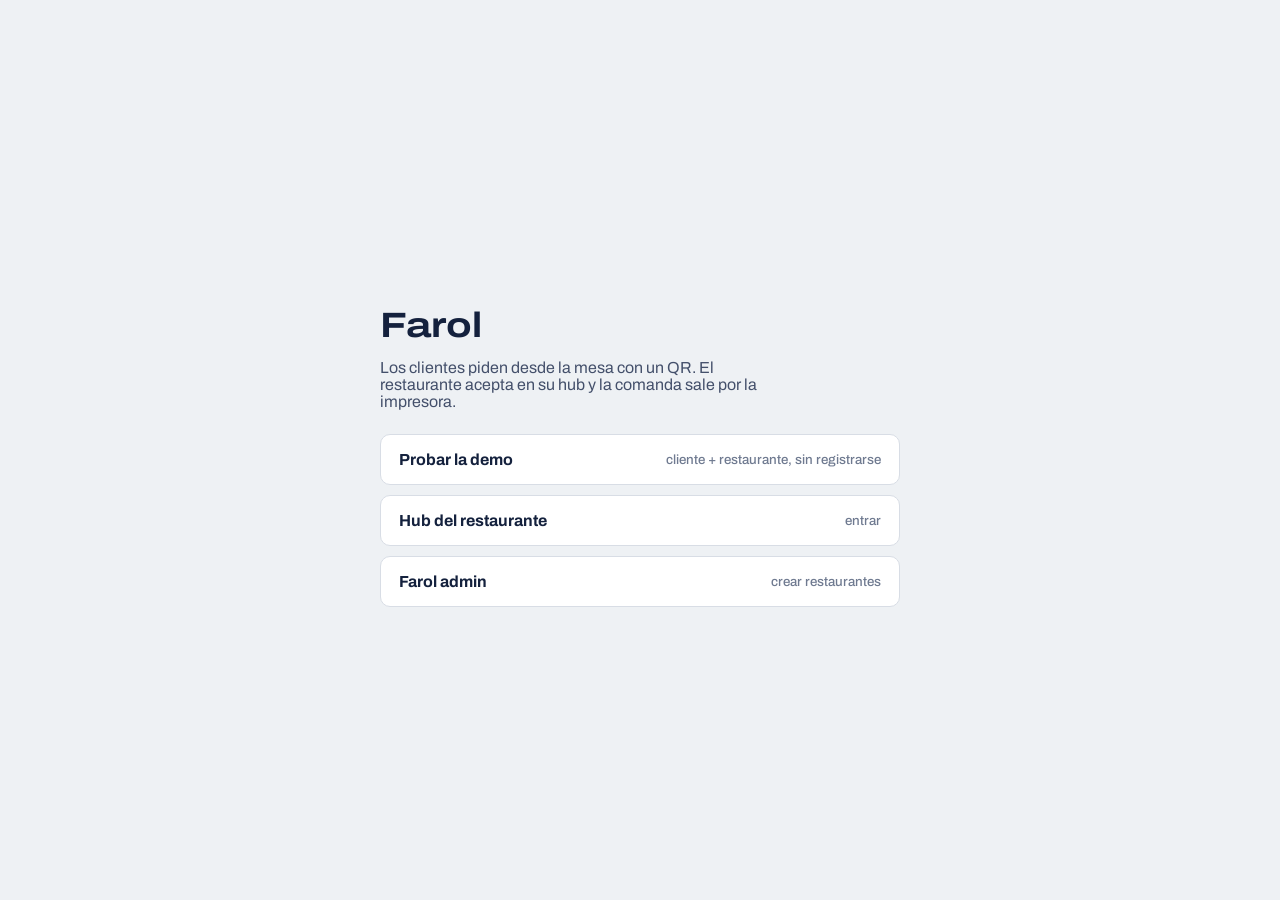
==== pedidos/index.html @ 5af56e76 "Add QR table ordering demo (pedidos) Customer menu, restaurant hub and Farol admin running fully in " ====
<!doctype html>
<html lang="es">
<head>
<meta charset="utf-8"><meta name="viewport" content="width=device-width, initial-scale=1">
<meta name="robots" content="noindex">
<title>Farol · Pedidos desde la mesa</title>
<link rel="preconnect" href="https://fonts.googleapis.com"><link rel="preconnect" href="https://fonts.gstatic.com" crossorigin>
<link href="https://fonts.googleapis.com/css2?family=Archivo:wdth,wght@62..125,400..800&display=swap" rel="stylesheet">
<link rel="stylesheet" href="assets/css/app.css">
<style>
  .home { min-height: 100dvh; display: grid; place-items: center; padding: 32px 16px; }
  .home-card { width: min(520px, 100%); }
  .home h1 { font-size: 2.2rem; font-stretch: 120%; line-height: 1.05; margin: 14px 0 10px; }
  .home p { color: var(--ink-2); max-width: 46ch; }
  .home ul { list-style: none; padding: 0; margin: 24px 0 0; display: grid; gap: 10px; }
  .home a { display: flex; justify-content: space-between; align-items: center; gap: 12px; padding: 16px 18px; background: var(--paper);
    border: 1px solid var(--line); border-radius: 10px; color: var(--ink); text-decoration: none; font-weight: 700; }
  .home a small { font-weight: 500; color: var(--ink-3); }
  .home a:hover { border-color: var(--ink); }
</style>
</head>
<body>
<main class="home"><div class="home-card">
  <span class="h-mark h-mark-big" aria-hidden="true"></span>
  <h1>Farol</h1>
  <p>Los clientes piden desde la mesa con un QR. El restaurante acepta en su hub y la comanda sale por la impresora.</p>
  <ul>
    <li><a href="demo.html">Probar la demo <small>cliente + restaurante, sin registrarse</small></a></li>
    <li><a href="hub.html">Hub del restaurante <small>entrar</small></a></li>
    <li><a href="admin.html">Farol admin <small>crear restaurantes</small></a></li>
  </ul>
</div></main>
</body>
</html>
---- pedidos/assets/css/app.css ----
/* Farol Orders — styles for the customer menu (o-*), the restaurant hub and admin (h-*). */

:root {
  --ink: #14213D; --ink-2: #44506B; --ink-3: #6F7A90;
  --surface: #EEF1F4; --paper: #FFFFFF; --line: #D8DDE5; --line-2: #E7EAF0;
  --lamp: #F2A007; --lamp-ink: #8A5A00; --lamp-soft: #FFF3D6;
  --sea: #1F6FB2; --sea-soft: #E3EFFA;
  --kelp: #1E8A5A; --kelp-soft: #E2F4EA;
  --coral: #C8412F; --coral-soft: #FBE7E3;
  --focus: #1F6FB2;
  --font: 'Archivo', system-ui, -apple-system, 'Segoe UI', sans-serif;
  --display: 'Bricolage Grotesque', 'Archivo', system-ui, sans-serif;
  --r-sm: 6px; --r: 10px; --r-lg: 16px;
  --shadow-pop: 0 12px 32px rgba(20, 33, 61, .18), 0 2px 6px rgba(20, 33, 61, .08);
  color-scheme: light;
}
@media (prefers-color-scheme: dark) {
  :root:not([data-theme="light"]) {
    --ink: #E8EDF5; --ink-2: #B5BFD0; --ink-3: #8C98AD;
    --surface: #0E1525; --paper: #172138; --line: #2C3955; --line-2: #222D46;
    --lamp: #F5B83D; --lamp-ink: #F5C766; --lamp-soft: #3A2E12;
    --sea: #66AEEB; --sea-soft: #16304A; --kelp: #45C08A; --kelp-soft: #123526;
    --coral: #F0806D; --coral-soft: #3D1D19; --focus: #66AEEB;
    color-scheme: dark;
  }
}
:root[data-theme="dark"] {
  --ink: #E8EDF5; --ink-2: #B5BFD0; --ink-3: #8C98AD;
  --surface: #0E1525; --paper: #172138; --line: #2C3955; --line-2: #222D46;
  --lamp: #F5B83D; --lamp-ink: #F5C766; --lamp-soft: #3A2E12;
  --sea: #66AEEB; --sea-soft: #16304A; --kelp: #45C08A; --kelp-soft: #123526;
  --coral: #F0806D; --coral-soft: #3D1D19; --focus: #66AEEB;
  color-scheme: dark;
}

*, *::before, *::after { box-sizing: border-box; }
html, body { margin: 0; height: 100%; }
body { font-family: var(--font); color: var(--ink); background: var(--surface); -webkit-font-smoothing: antialiased; }
button, input, select, textarea { font: inherit; color: inherit; }
button { cursor: pointer; }
:focus-visible { outline: 3px solid var(--focus); outline-offset: 2px; }
#app { height: 100dvh; }
@media (prefers-reduced-motion: reduce) { *, *::before, *::after { animation: none !important; transition: none !important; scroll-behavior: auto !important; } }

/* =====================================================================
   Customer menu
   ===================================================================== */
.ord {
  --accent: #2F5D50; --o-bg: #FFFFFF; --o-ink: #1D2433; --o-ink-2: #5A6272; --o-line: #ECEDEF; --o-soft: #F5F6F7;
  position: relative; height: 100%; display: flex; flex-direction: column; overflow: hidden; transform: translateZ(0);
  background: var(--o-bg); color: var(--o-ink); font-size: 16px; line-height: 1.45;
}
@media (prefers-color-scheme: dark) {
  :root:not([data-theme="light"]) .ord { --o-bg: #121418; --o-ink: #ECEEF1; --o-ink-2: #A3A9B4; --o-line: #262A31; --o-soft: #1C1F25; }
}
:root[data-theme="dark"] .ord { --o-bg: #121418; --o-ink: #ECEEF1; --o-ink-2: #A3A9B4; --o-line: #262A31; --o-soft: #1C1F25; }

.o-head { display: flex; align-items: center; justify-content: space-between; gap: 12px; padding: 14px 16px 10px; background: var(--o-bg); }
.o-brand { display: flex; align-items: center; gap: 12px; min-width: 0; }
.o-logo { width: 44px; height: 44px; border-radius: 50%; object-fit: cover; }
.o-name { font-family: var(--display); font-weight: 700; font-size: 1.55rem; line-height: 1.05; margin: 0; letter-spacing: -0.01em; }
.o-table { display: inline-flex; margin-top: 4px; font-size: .85rem; font-weight: 600; color: var(--accent); }
.o-lang { display: inline-flex; border: 1px solid var(--o-line); border-radius: 999px; padding: 2px; }
.o-lang button { border: 0; background: none; padding: 4px 10px; border-radius: 999px; font-size: .8rem; font-weight: 700; color: var(--o-ink-2); }
.o-lang button.is-on { background: var(--o-ink); color: var(--o-bg); }

.o-cats { display: flex; gap: 6px; overflow-x: auto; padding: 4px 16px 10px; border-bottom: 1px solid var(--o-line); scrollbar-width: none; }
.o-cats::-webkit-scrollbar { display: none; }
.o-cats a { flex: none; text-decoration: none; color: var(--o-ink-2); font-weight: 600; font-size: .92rem; padding: 6px 12px; border-radius: 999px; background: var(--o-soft); }
.o-cats a.is-on { background: var(--accent); color: #fff; }

.o-scroll { flex: 1; overflow-y: auto; overscroll-behavior: contain; scroll-behavior: smooth; padding-bottom: 24px; }
.o-notice { margin: 12px 16px 0; padding: 12px 14px; border-radius: var(--r); background: #FFF4DB; color: #6B4A00; font-weight: 500; }
.o-welcome { margin: 14px 16px 0; color: var(--o-ink-2); max-width: 60ch; }
.o-section { padding: 6px 0 4px; scroll-margin-top: 8px; }
.o-cat-title { font-family: var(--display); font-weight: 700; font-size: 1.3rem; margin: 18px 16px 4px; letter-spacing: -0.01em; }
.o-items { list-style: none; margin: 0; padding: 0; }
.o-item { width: 100%; display: flex; justify-content: space-between; gap: 14px; text-align: left; background: none; border: 0;
  border-bottom: 1px solid var(--o-line); padding: 14px 16px; }
.o-items li:last-child .o-item { border-bottom: 0; }
.o-item:active { background: var(--o-soft); }
.o-item-text { display: flex; flex-direction: column; gap: 3px; min-width: 0; }
.o-item-name { font-weight: 600; font-size: 1.02rem; }
.o-item-desc { color: var(--o-ink-2); font-size: .9rem; display: -webkit-box; -webkit-line-clamp: 2; -webkit-box-orient: vertical; overflow: hidden; }
.o-item-side { display: flex; flex-direction: column; align-items: flex-end; gap: 6px; flex: none; }
.o-item-img { width: 76px; height: 76px; border-radius: var(--r); object-fit: cover; }
.o-item-price { font-weight: 600; font-variant-numeric: tabular-nums; white-space: nowrap; }
.o-item.is-out .o-item-name, .o-item.is-out .o-item-desc { opacity: .5; }
.o-item.is-out .o-item-price { color: #B3261E; font-size: .85rem; }

.o-allergens { list-style: none; display: flex; flex-wrap: wrap; gap: 4px; margin: 6px 0 0; padding: 0; }
.o-allergens li { display: inline-flex; align-items: center; gap: 3px; font-size: .78rem; padding: 2px 7px 2px 5px; border-radius: 999px; background: var(--o-soft); color: var(--o-ink-2); }
.o-allergens.is-small li { font-size: .72rem; padding: 1px 6px 1px 4px; }

.o-mine { margin: 12px 16px 0; padding: 10px 12px; border: 1px solid var(--o-line); border-radius: var(--r); }
.o-mine .o-h3 { margin: 0 0 6px; }
.o-mine-row { display: flex; justify-content: space-between; width: 100%; padding: 8px 0; border: 0; border-top: 1px solid var(--o-line); background: none; font-weight: 600; }
.o-mine-row:first-of-type { border-top: 0; }
.o-h3 { font-size: 1rem; font-weight: 700; margin: 18px 0 6px; }
.o-foot { padding: 20px 16px 8px; text-align: center; }

.o-bar { display: flex; gap: 8px; padding: 10px 12px calc(10px + env(safe-area-inset-bottom)); border-top: 1px solid var(--o-line); background: var(--o-bg); }
.o-bar:empty { display: none; }
.o-bar-cart { justify-content: space-between; }
.o-bar-count { min-width: 26px; height: 26px; border-radius: 999px; background: rgba(255,255,255,.22); display: inline-grid; place-items: center; font-size: .85rem; }

.o-btn { display: inline-flex; align-items: center; justify-content: center; gap: 10px; min-height: 48px; padding: 0 18px; border-radius: var(--r);
  border: 1px solid var(--o-line); background: var(--o-bg); color: var(--o-ink); font-weight: 600; text-decoration: none; }
.o-btn:disabled { opacity: .55; cursor: not-allowed; }
.o-btn-primary { background: var(--accent); border-color: var(--accent); color: #fff; }
.o-btn-quiet { background: var(--o-soft); border-color: transparent; }
.o-btn-big { flex-direction: column; gap: 6px; min-height: 96px; font-size: 1rem; }
.o-btn-big span { font-size: 1.8rem; }
.o-grow { flex: 1; }
.o-wide { width: 100%; }
.o-link { background: none; border: 0; padding: 0; color: var(--accent); font-weight: 600; font-size: .9rem; text-decoration: underline; text-underline-offset: 3px; }
.o-muted { color: var(--o-ink-2); }
.o-small { font-size: .86rem; }
.o-error { color: #B3261E; font-weight: 600; }

.o-sheet-wrap { position: fixed; inset: 0; background: rgba(10, 12, 16, .45); display: flex; align-items: flex-end; justify-content: center; z-index: 20;
  animation: o-fade .15s ease-out; }
.o-sheet { position: relative; width: 100%; max-width: 560px; max-height: 88%; overflow-y: auto; background: var(--o-bg); color: var(--o-ink);
  border-radius: 20px 20px 0 0; padding: 22px 18px calc(18px + env(safe-area-inset-bottom)); animation: o-up .22s cubic-bezier(.2,.8,.2,1); outline: none; }
.o-sheet.is-tall { max-height: 94%; }
.o-sheet-close { position: absolute; top: 10px; right: 10px; width: 40px; height: 40px; border-radius: 50%; border: 0; background: var(--o-soft); font-size: 1.5rem; line-height: 1; z-index: 2; }
.o-sheet-img { width: calc(100% + 36px); margin: -22px -18px 14px; aspect-ratio: 16 / 10; object-fit: cover; display: block; border-radius: 20px 20px 0 0; }
.o-sheet-title { font-family: var(--display); font-size: 1.45rem; line-height: 1.15; margin: 0 44px 6px 0; }
.o-sheet-desc { color: var(--o-ink-2); margin: 0 0 8px; }
.o-group { border: 0; padding: 0; margin: 18px 0 0; }
.o-group legend { display: flex; align-items: baseline; justify-content: space-between; width: 100%; font-weight: 700; padding: 0 0 6px; }
.o-group legend small { font-weight: 600; font-size: .78rem; color: var(--o-ink-2); }
.o-group legend small.is-req { color: var(--accent); }
.o-choice { display: flex; align-items: center; gap: 12px; padding: 12px 2px; border-bottom: 1px solid var(--o-line); }
.o-choice input { width: 22px; height: 22px; accent-color: var(--accent); flex: none; }
.o-choice-name { flex: 1; }
.o-choice-price { color: var(--o-ink-2); font-variant-numeric: tabular-nums; }
.o-field { display: block; margin-top: 16px; }
.o-field span { display: block; font-weight: 600; font-size: .9rem; margin-bottom: 6px; }
.o-field textarea, .o-field input { width: 100%; border: 1px solid var(--o-line); border-radius: var(--r); padding: 12px; background: var(--o-soft); resize: vertical; }
.o-sheet-actions { display: flex; gap: 12px; margin-top: 18px; position: sticky; bottom: -18px; background: var(--o-bg); padding: 10px 0 0; }
.o-stepper { display: inline-flex; align-items: center; border: 1px solid var(--o-line); border-radius: var(--r); }
.o-stepper button { width: 44px; height: 46px; border: 0; background: none; font-size: 1.3rem; }
.o-stepper button:disabled { opacity: .3; }
.o-stepper span { min-width: 24px; text-align: center; font-weight: 700; font-variant-numeric: tabular-nums; }

.o-cart { list-style: none; margin: 8px 0 0; padding: 0; }
.o-cart-line { display: flex; justify-content: space-between; gap: 12px; padding: 14px 0; border-bottom: 1px solid var(--o-line); }
.o-cart-line.is-bad { background: #FDECEA; margin: 0 -18px; padding: 14px 18px; }
.o-cart-name { font-weight: 600; }
.o-cart-opts, .o-cart-note { font-size: .88rem; color: var(--o-ink-2); }
.o-cart-links { display: flex; gap: 16px; margin-top: 6px; }
.o-cart-side { display: flex; flex-direction: column; align-items: flex-end; gap: 8px; }
.o-cart-side .o-stepper button { width: 36px; height: 36px; }
.o-cart-price { font-weight: 600; font-variant-numeric: tabular-nums; }
.o-tag-bad { color: #B3261E; font-size: .8rem; }

.o-status { padding: 16px; max-width: 560px; margin: 0 auto; }
.o-status-card { display: flex; gap: 16px; align-items: center; padding: 18px; border-radius: var(--r-lg); background: var(--o-soft); }
.o-status-card.is-accepted { background: #E3EFFA; color: #0E3D66; }
.o-status-card.is-ready { background: #E2F4EA; color: #0D4A2E; }
.o-status-card.is-completed { background: var(--o-soft); }
.o-status-card.is-declined { background: #FDECEA; color: #7A1A12; }
.o-status-card.is-pending { background: #FFF4DB; color: #5C3F00; }
.o-status-no { font-family: var(--display); font-size: 2.6rem; font-weight: 800; line-height: 1; display: flex; flex-direction: column; }
.o-status-no small { font-family: var(--font); font-size: .75rem; font-weight: 600; opacity: .8; }
.o-status-text { display: flex; flex-direction: column; gap: 2px; }
.o-status-text strong { font-size: 1.15rem; }
.o-steps { list-style: none; display: flex; justify-content: space-between; padding: 0; margin: 18px 4px 6px; position: relative; }
.o-steps::before { content: ''; position: absolute; left: 10px; right: 10px; top: 9px; height: 2px; background: var(--o-line); }
.o-steps li { display: flex; flex-direction: column; align-items: center; gap: 6px; font-size: .78rem; color: var(--o-ink-2); position: relative; flex: 1; }
.o-step-dot { width: 20px; height: 20px; border-radius: 50%; background: var(--o-bg); border: 2px solid var(--o-line); }
.o-steps li.is-done .o-step-dot { background: var(--accent); border-color: var(--accent); }
.o-steps li.is-now .o-step-dot { border-color: var(--accent); box-shadow: 0 0 0 5px color-mix(in srgb, var(--accent) 20%, transparent); }
.o-steps li.is-now { color: var(--o-ink); font-weight: 700; }
.o-status-lines { list-style: none; padding: 0; margin: 14px 0; }
.o-status-lines li { display: flex; justify-content: space-between; gap: 12px; padding: 8px 0; border-bottom: 1px solid var(--o-line); }
.o-status-lines li small { display: block; color: var(--o-ink-2); }
.o-status-lines span:last-child { font-variant-numeric: tabular-nums; white-space: nowrap; }
.o-status-total { font-weight: 700; border-bottom: 0 !important; }
.o-review { display: flex; align-items: center; justify-content: space-between; gap: 12px; padding: 14px; border: 1px solid var(--o-line); border-radius: var(--r); margin-bottom: 14px; }
.o-review div { display: flex; flex-direction: column; font-size: .92rem; }
.o-status-actions { display: grid; gap: 10px; }
.o-help { display: grid; grid-template-columns: 1fr 1fr; gap: 10px; margin-top: 10px; }
.o-confirm { margin: 14px 0 0; padding: 12px; border-radius: var(--r); background: #E2F4EA; color: #0D4A2E; font-weight: 600; text-align: center; }
.o-allergen-legend { list-style: none; padding: 0; display: grid; grid-template-columns: 1fr 1fr; gap: 6px 12px; }
.o-allergen-legend li { display: flex; gap: 8px; }
.o-fatal { flex: 1; display: grid; place-items: center; padding: 24px; text-align: center; font-weight: 600; }

@keyframes o-fade { from { opacity: 0; } }
@keyframes o-up { from { transform: translateY(40px); opacity: .6; } }

/* =====================================================================
   Hub + admin
   ===================================================================== */
.hub {
  position: relative; height: 100%; overflow: hidden; transform: translateZ(0);
  display: grid; grid-template-columns: 196px minmax(0, 1fr); grid-template-rows: auto auto minmax(0, 1fr);
  grid-template-areas: "banner banner" "top top" "nav main"; background: var(--surface); font-size: 15px;
}
.hub.is-admin { grid-template-areas: "banner" "top" "main"; grid-template-columns: minmax(0, 1fr); }
.h-demo-banner { grid-area: banner; background: var(--lamp-soft); color: var(--lamp-ink); font-size: .82rem; font-weight: 600; text-align: center; padding: 4px 12px; }
.h-top { grid-area: top; display: flex; align-items: center; gap: 16px; padding: 10px 18px; background: var(--paper); border-bottom: 1px solid var(--line); min-height: 58px; }
.h-top-brand { display: flex; align-items: center; gap: 10px; min-width: 0; }
.h-rest-name, .h-rest-select { font-weight: 700; font-size: 1.05rem; font-stretch: 112%; white-space: nowrap; overflow: hidden; text-overflow: ellipsis; }
.h-rest-select { border: 0; background: none; padding: 4px; }
.h-top-tools { margin-left: auto; display: flex; align-items: center; gap: 14px; }

/* Farol mark: a lighthouse lamp */
.h-mark { width: 22px; height: 22px; flex: none; border-radius: 50%; background: radial-gradient(circle at 50% 50%, var(--lamp) 0 34%, transparent 36%), var(--ink);
  box-shadow: inset 0 0 0 3px var(--ink); }
.h-mark-big { width: 46px; height: 46px; }
.h-conn { font-size: .8rem; font-weight: 600; display: inline-flex; align-items: center; gap: 6px; color: var(--ink-3); }
.h-conn::before { content: ''; width: 8px; height: 8px; border-radius: 50%; background: var(--kelp); }
.h-conn.is-off { color: var(--coral); }
.h-conn.is-off::before { background: var(--coral); }

.h-status-pill { display: inline-flex; align-items: center; gap: 8px; border: 1px solid var(--line); background: var(--paper); border-radius: 999px; padding: 6px 12px; font-weight: 600; font-size: .88rem; }
.h-dot-live { width: 9px; height: 9px; border-radius: 50%; background: var(--kelp); }
.h-status-pill.is-paused { background: var(--lamp-soft); border-color: var(--lamp); color: var(--lamp-ink); }
.h-status-pill.is-paused .h-dot-live { background: var(--lamp); }
.h-status-pill.is-closed .h-dot-live { background: var(--ink-3); }
.h-pause { position: relative; }
.h-menu-pop { position: absolute; top: calc(100% + 6px); left: 0; z-index: 30; background: var(--paper); border: 1px solid var(--line); border-radius: var(--r); box-shadow: var(--shadow-pop); padding: 6px; min-width: 200px; }
.h-menu-pop-title { margin: 4px 10px 6px; font-size: .8rem; color: var(--ink-3); font-weight: 600; }
.h-menu-pop button { display: block; width: 100%; text-align: left; border: 0; background: none; padding: 10px; border-radius: var(--r-sm); }
.h-menu-pop button:hover { background: var(--surface); }

.h-nav { grid-area: nav; display: flex; flex-direction: column; gap: 2px; padding: 12px 10px; background: var(--paper); border-right: 1px solid var(--line); overflow-y: auto; }
.h-nav-item { display: flex; align-items: center; gap: 10px; border: 0; background: none; padding: 10px 12px; border-radius: var(--r-sm); font-weight: 600; color: var(--ink-2); text-align: left; position: relative; }
.h-nav-item:hover { background: var(--surface); }
.h-nav-item.is-on { background: var(--ink); color: var(--paper); }
.h-nav-icon { width: 20px; text-align: center; }
.h-nav-badge { margin-left: auto; min-width: 22px; height: 22px; padding: 0 6px; border-radius: 999px; background: var(--lamp); color: #2A1B00; font-size: .78rem; display: inline-grid; place-items: center; font-weight: 800; }
.h-main { grid-area: main; overflow-y: auto; padding: 18px 20px 40px; min-width: 0; }
.h-main-full { padding-top: 22px; }
.h-loading { height: 100%; display: grid; place-items: center; color: var(--ink-3); }

/* buttons & inputs */
.h-btn { display: inline-flex; align-items: center; justify-content: center; gap: 8px; min-height: 42px; padding: 0 16px; border-radius: var(--r-sm);
  border: 1px solid transparent; font-weight: 700; white-space: nowrap; text-decoration: none; }
.h-btn:disabled { opacity: .5; cursor: not-allowed; }
.h-btn-go { background: var(--kelp); color: #fff; }
.h-btn-ready { background: var(--sea); color: #fff; }
.h-btn-done { background: var(--ink); color: var(--paper); }
.h-btn-bad { background: var(--coral); color: #fff; }
.h-btn-ghost { background: var(--paper); border-color: var(--line); color: var(--ink); }
.h-btn-ghost:hover { border-color: var(--ink-3); }
.h-btn-bad-text { color: var(--coral); }
.h-btn-small { min-height: 34px; padding: 0 10px; font-size: .86rem; }
.h-btn-wide { width: 100%; }
.h-icon-btn { width: 36px; height: 36px; border-radius: var(--r-sm); border: 1px solid var(--line); background: var(--paper); display: inline-grid; place-items: center; flex: none; }
.h-icon-btn:disabled { opacity: .35; }
.h-link { background: none; border: 0; padding: 0; color: var(--sea); font-weight: 600; text-decoration: underline; text-underline-offset: 3px; font-size: .9rem; }
.h-link-bad { color: var(--coral); }
.h-input { width: 100%; min-height: 40px; border: 1px solid var(--line); border-radius: var(--r-sm); padding: 8px 10px; background: var(--paper); }
textarea.h-input { resize: vertical; }
.h-input-price { width: 88px; flex: none; }
.h-input-short { width: 120px; flex: none; }
.h-input-num { width: 72px; flex: none; }
.h-input-time { width: 112px; flex: none; }
.h-input-color { width: 72px; padding: 2px; height: 40px; }
.h-field { display: flex; flex-direction: column; gap: 6px; margin-bottom: 14px; }
.h-field-label { font-weight: 600; font-size: .88rem; display: flex; align-items: center; justify-content: space-between; gap: 8px; }
.h-field-hint { color: var(--ink-3); font-size: .8rem; }
.h-check { display: inline-flex; align-items: center; gap: 8px; font-weight: 500; }
.h-check input { width: 18px; height: 18px; accent-color: var(--kelp); }
.h-row { display: flex; gap: 8px; align-items: center; flex-wrap: wrap; }
.h-row > .h-input { flex: 1; min-width: 120px; }
.h-row-tight { margin: 8px 0; gap: 18px; }
.h-grid-2 { display: grid; grid-template-columns: 1fr 1fr; gap: 0 16px; }
.h-grow { flex: 1; }
.h-muted { color: var(--ink-3); }
.h-small { font-size: .84rem; }
.h-mt { margin-top: 24px !important; }
.h-note { background: var(--sea-soft); color: var(--ink); padding: 10px 12px; border-radius: var(--r-sm); font-size: .9rem; }
.h-warn { background: var(--lamp-soft); color: var(--lamp-ink); padding: 8px 12px; border-radius: var(--r-sm); font-size: .88rem; }
.h-error { color: var(--coral); font-weight: 600; }
.h-empty { padding: 28px; text-align: center; color: var(--ink-3); background: var(--paper); border: 1px dashed var(--line); border-radius: var(--r); }
.h-badge { display: inline-flex; align-items: center; gap: 4px; font-size: .76rem; font-weight: 700; padding: 2px 8px; border-radius: 999px; background: var(--surface); color: var(--ink-2); white-space: nowrap; }
.h-badge.is-kitchen { background: var(--lamp-soft); color: var(--lamp-ink); }
.h-badge.is-bar { background: var(--sea-soft); color: var(--sea); }
.h-badge.is-warn { background: var(--lamp-soft); color: var(--lamp-ink); }
.h-badge.is-go { background: var(--kelp-soft); color: var(--kelp); }
.h-seg { display: inline-flex; border: 1px solid var(--line); border-radius: var(--r-sm); background: var(--paper); padding: 3px; gap: 3px; flex-wrap: wrap; }
.h-seg label { padding: 7px 14px; border-radius: 4px; font-weight: 600; font-size: .9rem; cursor: pointer; }
.h-seg label.is-on { background: var(--ink); color: var(--paper); }
.h-seg input { position: absolute; opacity: 0; pointer-events: none; }
.h-seg label:has(input:focus-visible) { outline: 3px solid var(--focus); }
.h-switch { display: inline-flex; align-items: center; gap: 8px; cursor: pointer; font-weight: 600; font-size: .86rem; position: relative; }
.h-switch input { position: absolute; opacity: 0; width: 1px; height: 1px; }
.h-switch-track { width: 40px; height: 24px; border-radius: 999px; background: var(--line); position: relative; transition: background .15s; flex: none; }
.h-switch-track::after { content: ''; position: absolute; top: 3px; left: 3px; width: 18px; height: 18px; border-radius: 50%; background: #fff; box-shadow: 0 1px 2px rgba(0,0,0,.25); transition: transform .15s; }
.h-switch input:checked + .h-switch-track { background: var(--kelp); }
.h-switch.is-bad input:checked + .h-switch-track { background: var(--coral); }
.h-switch input:checked + .h-switch-track::after { transform: translateX(16px); }
.h-switch input:focus-visible + .h-switch-track { outline: 3px solid var(--focus); outline-offset: 2px; }
.h-switch.is-disabled { opacity: .5; }
.h-toolbar { display: flex; align-items: center; gap: 10px; margin-bottom: 16px; }
.h-toolbar-wrap { flex-wrap: wrap; }
.h-inline-form { display: flex; align-items: center; gap: 8px; flex-wrap: wrap; }
.h-inline-form > .h-input:not([class*="h-input-"]) { width: 220px; }
.h-panel { background: var(--paper); border: 1px solid var(--line); border-radius: var(--r); padding: 18px; margin-bottom: 18px; }
.h-panel h2 { font-size: 1.05rem; margin: 0 0 10px; font-stretch: 110%; }
.h-panel-head { display: flex; align-items: center; justify-content: space-between; gap: 12px; margin-bottom: 10px; }
.h-panel-head h2 { margin: 0; }
.h-fieldset { border: 1px solid var(--line); border-radius: var(--r-sm); padding: 12px 14px; margin: 6px 0 16px; }
.h-fieldset legend { font-weight: 700; font-size: .9rem; padding: 0 6px; }
.h-details { margin-top: 12px; }
.h-details summary { cursor: pointer; font-weight: 600; color: var(--sea); }
.h-details ol { padding-left: 20px; line-height: 1.6; }
.h-copy { display: flex; align-items: center; gap: 8px; margin: 6px 0; }
.h-copy code { flex: 1; min-width: 0; overflow-x: auto; white-space: nowrap; background: var(--surface); padding: 8px 10px; border-radius: var(--r-sm); font-size: .82rem; }
.h-choice-card { display: flex; gap: 12px; align-items: flex-start; border: 1px solid var(--line); border-radius: var(--r-sm); padding: 12px; margin-bottom: 8px; cursor: pointer; }
.h-choice-card.is-on { border-color: var(--kelp); box-shadow: inset 0 0 0 1px var(--kelp); }
.h-choice-card input { margin-top: 3px; accent-color: var(--kelp); }
.h-choice-card span { display: flex; flex-direction: column; gap: 2px; }
.h-choice-card small { color: var(--ink-3); }
.h-table { width: 100%; border-collapse: collapse; font-size: .9rem; }
.h-table th { text-align: left; font-size: .8rem; color: var(--ink-3); font-weight: 600; padding: 6px 8px; border-bottom: 1px solid var(--line); }
.h-table td { padding: 9px 8px; border-bottom: 1px solid var(--line-2); vertical-align: top; }
.h-table .is-num { text-align: right; font-variant-numeric: tabular-nums; }
.h-table tr.is-off td { opacity: .55; }
.h-job { font-weight: 700; font-size: .8rem; }
.h-job.is-printed { color: var(--kelp); }
.h-job.is-failed { color: var(--coral); }
.h-job.is-queued, .h-job.is-sent { color: var(--lamp-ink); }

/* modal & toast */
.h-modal-wrap { position: fixed; inset: 0; z-index: 40; background: rgba(14, 21, 37, .45); display: grid; place-items: center; padding: 16px; animation: o-fade .12s; }
.h-modal { width: min(560px, 100%); max-height: calc(100% - 16px); display: flex; flex-direction: column; background: var(--paper); border-radius: var(--r-lg); box-shadow: var(--shadow-pop); }
.h-modal.is-wide { width: min(820px, 100%); }
.h-modal-head { display: flex; align-items: center; justify-content: space-between; padding: 16px 18px 8px; }
.h-modal-head h2 { margin: 0; font-size: 1.15rem; font-stretch: 110%; }
.h-modal-x { width: 36px; height: 36px; border-radius: 50%; border: 0; background: var(--surface); font-size: 1.3rem; }
.h-modal-body { padding: 8px 18px 12px; overflow-y: auto; }
.h-modal-foot { display: flex; gap: 10px; padding: 12px 18px 16px; border-top: 1px solid var(--line); justify-content: flex-end; align-items: center; }
.h-toast { position: fixed; left: 50%; bottom: 24px; transform: translateX(-50%); z-index: 60; background: var(--ink); color: var(--paper); padding: 12px 18px; border-radius: var(--r); font-weight: 600; box-shadow: var(--shadow-pop); max-width: calc(100% - 32px); }
.h-toast.is-bad { background: var(--coral); color: #fff; }

/* start-shift overlay */
.h-shift { position: fixed; inset: 0; z-index: 50; background: color-mix(in srgb, var(--ink) 60%, transparent); display: grid; place-items: center; padding: 16px; }
.h-shift-card { background: var(--paper); border-radius: var(--r-lg); padding: 28px; width: min(380px, 100%); text-align: center; box-shadow: var(--shadow-pop); }
.h-shift-card .h-mark { margin: 0 auto 10px; }
.h-shift-card h2 { margin: 0 0 6px; font-stretch: 115%; }
.h-shift-card p { color: var(--ink-2); margin: 0 0 18px; }

/* ---------- order board ---------- */
.h-requests { display: grid; gap: 8px; margin-bottom: 14px; }
.h-request { display: flex; align-items: center; gap: 12px; padding: 12px 14px; border-radius: var(--r); background: var(--lamp-soft); border: 2px solid var(--lamp); }
.h-request-icon { font-size: 1.5rem; }
.h-request-text { flex: 1; font-weight: 700; font-size: 1.05rem; display: flex; flex-direction: column; }
.h-request-text small { font-weight: 500; color: var(--ink-2); font-size: .8rem; }
.h-device-warn { margin: 0 0 12px; font-size: .88rem; color: var(--ink-2); display: flex; gap: 8px; align-items: center; }
.h-col-tabs { display: none; }
.h-board { display: grid; grid-template-columns: repeat(3, minmax(0, 1fr)); gap: 16px; align-items: start; }
.h-col { display: flex; flex-direction: column; gap: 12px; min-width: 0; }
.h-col-title { margin: 0; font-size: .95rem; font-weight: 700; display: flex; align-items: center; gap: 8px; color: var(--ink-2); padding: 0 2px; }
.h-count { min-width: 24px; height: 22px; padding: 0 7px; border-radius: 999px; background: var(--line); color: var(--ink); font-size: .78rem; display: inline-grid; place-items: center; font-weight: 800; }
.h-col.is-pending .h-col-title .h-count { background: var(--lamp); color: #2A1B00; }
.h-col-empty { margin: 0; padding: 22px 12px; text-align: center; color: var(--ink-3); border: 1px dashed var(--line); border-radius: var(--r); font-size: .9rem; }

.h-order { background: var(--paper); border-radius: var(--r); border: 1px solid var(--line); border-left: 6px solid var(--line); overflow: hidden; }
.h-order.is-pending { border-left-color: var(--lamp); box-shadow: 0 0 0 1px var(--lamp), 0 6px 18px rgba(242, 160, 7, .18); }
.h-order.is-accepted { border-left-color: var(--sea); }
.h-order.is-ready { border-left-color: var(--kelp); }
.h-order-head { display: grid; grid-template-columns: auto 1fr auto; align-items: center; gap: 12px; padding: 12px 14px 8px; position: relative; }
/* the lighthouse beam: a soft band of light sweeps across a new order until it is accepted */
.h-order.is-pending .h-order-head::after { content: ''; position: absolute; inset: 0; pointer-events: none;
  background: linear-gradient(100deg, transparent 20%, color-mix(in srgb, var(--lamp) 28%, transparent) 50%, transparent 80%);
  background-size: 250% 100%; animation: h-beam 2.6s ease-in-out infinite; }
@keyframes h-beam { 0% { background-position: 120% 0; } 60%, 100% { background-position: -120% 0; } }
.h-order-no { font-size: 2.1rem; font-weight: 800; font-stretch: 125%; line-height: 1; letter-spacing: -0.02em; font-variant-numeric: tabular-nums; }
.h-order-table { font-size: 1.35rem; font-weight: 800; font-stretch: 75%; line-height: 1.05; overflow: hidden; text-overflow: ellipsis; white-space: nowrap; }
.h-order-time { display: flex; flex-direction: column; align-items: flex-end; font-size: .82rem; font-weight: 600; font-variant-numeric: tabular-nums; }
.h-order-age { color: var(--ink-3); font-weight: 500; }
.h-order.is-slow .h-order-age { color: var(--lamp-ink); font-weight: 700; }
.h-order.is-late .h-order-age { color: var(--coral); font-weight: 800; }
.h-order-flag { margin: 0 14px 6px; font-size: .8rem; font-weight: 600; color: var(--sea); }
.h-order-lines { list-style: none; margin: 0; padding: 4px 14px 6px; }
.h-order-lines li { display: grid; grid-template-columns: 34px 1fr auto; gap: 6px; padding: 7px 0; border-top: 1px solid var(--line-2); }
.h-order-lines li:first-child { border-top: 0; }
.h-qty { font-weight: 800; font-size: 1.1rem; font-variant-numeric: tabular-nums; }
.h-line { display: flex; flex-direction: column; min-width: 0; }
.h-line-name { font-weight: 700; font-size: 1.05rem; }
.h-line-opts { color: var(--ink-2); font-size: .9rem; }
.h-line-note { margin-top: 3px; align-self: flex-start; background: var(--lamp-soft); color: var(--lamp-ink); font-weight: 700; font-size: .88rem; padding: 2px 8px; border-radius: 4px; }
.h-line-station { font-size: .95rem; opacity: .7; }
.h-order-note { margin: 4px 14px 8px; padding: 8px 10px; border-radius: var(--r-sm); background: var(--coral-soft); color: var(--ink); font-size: .92rem; }
.h-order-cust { margin: 0 14px 8px; font-size: .86rem; color: var(--ink-2); }
.h-order-foot { display: flex; align-items: center; justify-content: space-between; gap: 10px; padding: 10px 14px 12px; border-top: 1px solid var(--line-2); }
.h-order-total { font-weight: 700; font-variant-numeric: tabular-nums; color: var(--ink-2); }
.h-order-actions { display: flex; gap: 8px; }
.h-order-actions .h-btn { min-height: 46px; font-size: 1rem; }
.h-reasons { display: grid; gap: 8px; margin: 12px 0; }
.h-reason { display: flex; align-items: center; gap: 10px; padding: 12px; border: 1px solid var(--line); border-radius: var(--r-sm); font-weight: 600; cursor: pointer; }
.h-reason.is-on { border-color: var(--coral); box-shadow: inset 0 0 0 1px var(--coral); }
.h-reason input { accent-color: var(--coral); }
.h-finished { margin-top: 22px; }
.h-finished-list { list-style: none; padding: 0; margin: 10px 0 0; background: var(--paper); border: 1px solid var(--line); border-radius: var(--r); }
.h-finished-list li { display: grid; grid-template-columns: 54px 110px 56px 1fr auto auto; gap: 10px; align-items: center; padding: 9px 12px; border-top: 1px solid var(--line-2); font-size: .9rem; }
.h-finished-list li:first-child { border-top: 0; }
.h-finished-list li.is-declined { color: var(--coral); }
.h-fin-no { font-weight: 800; font-stretch: 120%; }
.h-fin-items { color: var(--ink-2); overflow: hidden; text-overflow: ellipsis; white-space: nowrap; }

/* on-screen tickets (no printer) */
.h-tickets { position: fixed; right: 16px; bottom: 16px; z-index: 35; display: flex; gap: 12px; align-items: flex-end; flex-wrap: wrap-reverse; justify-content: flex-end; max-width: calc(100% - 32px); pointer-events: none; }
.h-ticket { position: relative; width: 260px; max-height: 70vh; overflow: auto; background: #fff; color: #000; padding: 14px 12px 16px; box-shadow: var(--shadow-pop); pointer-events: auto;
  -webkit-mask: linear-gradient(#000 0 0) top / 100% calc(100% - 8px) no-repeat, radial-gradient(circle at 6px 100%, transparent 5px, #000 5.5px) bottom / 12px 8px repeat-x;
  mask: linear-gradient(#000 0 0) top / 100% calc(100% - 8px) no-repeat, radial-gradient(circle at 6px 100%, transparent 5px, #000 5.5px) bottom / 12px 8px repeat-x;
  animation: h-print .5s cubic-bezier(.2,.8,.2,1); }
@keyframes h-print { from { transform: translateY(30px); opacity: 0; clip-path: inset(0 0 100% 0); } to { clip-path: inset(0 0 0 0); } }
.h-ticket-x { position: absolute; top: 4px; right: 4px; width: 28px; height: 28px; border: 0; border-radius: 50%; background: #eee; color: #000; z-index: 2; }
.h-ticket-chip { display: inline-flex; align-items: center; background: #fff; color: #000; border-radius: 999px; box-shadow: var(--shadow-pop); pointer-events: auto; font-family: "Courier New", ui-monospace, monospace; font-weight: 700; font-size: .85rem; }
.h-ticket-chip-open { border: 0; background: none; padding: 8px 4px 8px 14px; color: inherit; }
.h-ticket-chip-x { border: 0; background: none; width: 30px; height: 30px; color: inherit; font-size: 1.1rem; }
.tk { font-family: "Courier New", ui-monospace, monospace; color: #000; background: #fff; font-size: 13px; line-height: 1.35; }
.tk-line { white-space: pre-wrap; word-break: break-word; }
.tk-big { font-size: 1.45em; font-weight: 700; line-height: 1.2; }
.tk-bold { font-weight: 700; }
.tk-center { text-align: center; }
.tk-indent { padding-left: 1.6em; }
.tk-spread { display: flex; justify-content: space-between; gap: 8px; }
.tk hr { border: 0; margin: 6px 0; }
.tk-dash { border-top: 1px dashed #000 !important; }
.tk-solid { border-top: 2px solid #000 !important; }

/* ---------- menu editor ---------- */
.h-cat { background: var(--paper); border: 1px solid var(--line); border-radius: var(--r); margin-bottom: 16px; overflow: hidden; }
.h-cat.is-hidden { opacity: .6; }
.h-cat-head { display: flex; align-items: center; gap: 10px; padding: 12px 14px; border-bottom: 1px solid var(--line); flex-wrap: wrap; }
.h-cat-head h2 { margin: 0; font-size: 1.1rem; font-stretch: 110%; }
.h-cat-head h2 small { font-weight: 500; color: var(--ink-3); font-stretch: 100%; font-size: .85rem; }
.h-cat-tools { margin-left: auto; display: flex; gap: 8px; align-items: center; }
.h-items { list-style: none; margin: 0; padding: 0; }
.h-item { display: flex; align-items: center; gap: 12px; padding: 10px 14px; border-top: 1px solid var(--line-2); }
.h-item:first-child { border-top: 0; }
.h-item.is-out { background: var(--coral-soft); }
.h-item.is-hidden .h-item-main { opacity: .5; }
.h-item-img { width: 44px; height: 44px; border-radius: var(--r-sm); object-fit: cover; flex: none; }
.h-item-img.is-empty { background: var(--surface); }
.h-item-main { flex: 1; min-width: 0; }
.h-item-name { font-weight: 700; }
.h-item-meta { display: flex; gap: 12px; color: var(--ink-3); font-size: .84rem; font-variant-numeric: tabular-nums; flex-wrap: wrap; }
.h-item-tools { display: flex; gap: 10px; align-items: center; flex-wrap: wrap; justify-content: flex-end; }
.h-add-item { display: block; padding: 12px 14px; border-top: 1px solid var(--line-2) !important; width: 100%; text-align: left; }
.h-allergen-grid { display: grid; grid-template-columns: repeat(auto-fill, minmax(130px, 1fr)); gap: 6px; }
.h-allergen { display: flex; align-items: center; gap: 6px; padding: 7px 8px; border: 1px solid var(--line); border-radius: var(--r-sm); font-size: .86rem; cursor: pointer; }
.h-allergen input { position: absolute; opacity: 0; }
.h-allergen.is-on { border-color: var(--lamp); background: var(--lamp-soft); font-weight: 700; }
.h-allergen:has(input:focus-visible) { outline: 3px solid var(--focus); }
.h-photo { display: flex; gap: 14px; align-items: flex-start; }
.h-photo img, .h-photo-empty { width: 96px; height: 96px; border-radius: var(--r-sm); object-fit: cover; flex: none; }
.h-photo-empty { background: var(--surface); display: grid; place-items: center; font-size: 1.6rem; }
.h-photo-actions { display: flex; flex-direction: column; gap: 8px; flex: 1; align-items: flex-start; }
.h-opts { display: grid; gap: 10px; }
.h-opt-group { border: 1px solid var(--line); border-radius: var(--r-sm); padding: 10px; margin: 0; display: grid; gap: 6px; }
.h-choice-row .h-input { min-width: 100px; }

/* ---------- tables & QR ---------- */
.h-qr-grid { list-style: none; padding: 0; margin: 0; display: grid; grid-template-columns: repeat(auto-fill, minmax(190px, 1fr)); gap: 14px; }
.h-qr-card { background: var(--paper); border: 1px solid var(--line); border-radius: var(--r); padding: 14px; display: flex; flex-direction: column; gap: 8px; align-items: center; }
.h-qr-card.is-off { opacity: .55; }
.h-qr { width: 132px; height: 132px; background: #fff; padding: 4px; border-radius: 4px; }
.h-qr svg { width: 100%; height: 100%; display: block; }
.h-qr-label { font-weight: 800; font-size: 1.05rem; font-stretch: 90%; text-align: center; border: 1px solid transparent; background: none; border-radius: var(--r-sm); padding: 4px; width: 100%; }
input.h-qr-label:hover, input.h-qr-label:focus { border-color: var(--line); }
.h-qr-actions { display: flex; gap: 12px; flex-wrap: wrap; justify-content: center; align-items: center; }

/* ---------- printers ---------- */
.h-check-list { display: flex; gap: 18px; flex-wrap: wrap; margin: 8px 0 14px; }
.h-printer-list { list-style: none; padding: 0; margin: 0; }
.h-printer { padding: 12px 0; border-top: 1px solid var(--line-2); }
.h-printer:first-child { border-top: 0; }
.h-printer-main { display: flex; align-items: center; gap: 8px; flex-wrap: wrap; }
.h-printer-tools { display: flex; gap: 10px; align-items: center; margin-top: 8px; }
.h-dot { display: inline-flex; align-items: center; gap: 6px; font-size: .8rem; color: var(--ink-3); margin-left: auto; }
.h-dot::before { content: ''; width: 8px; height: 8px; border-radius: 50%; background: var(--ink-3); }
.h-dot.is-on { color: var(--kelp); }
.h-dot.is-on::before { background: var(--kelp); }

/* ---------- stats ---------- */
.h-seg-range { margin-bottom: 16px; }
.h-kpis { display: grid; grid-template-columns: repeat(auto-fit, minmax(150px, 1fr)); gap: 12px; margin-bottom: 18px; }
.h-kpi { background: var(--paper); border: 1px solid var(--line); border-radius: var(--r); padding: 14px 16px; display: flex; flex-direction: column; gap: 2px; }
.h-kpi-value { font-size: 1.7rem; font-weight: 800; font-stretch: 112%; font-variant-numeric: tabular-nums; }
.h-kpi-label { color: var(--ink-3); font-size: .85rem; font-weight: 600; }
.h-stats-grid { display: grid; grid-template-columns: minmax(0, 1fr) minmax(0, 1.2fr); gap: 18px; }
.h-bars { display: flex; align-items: flex-end; gap: 2px; height: 160px; padding-top: 20px; border-bottom: 1px solid var(--line); }
.h-bar-col { flex: 1; display: flex; flex-direction: column; align-items: center; gap: 4px; height: 100%; min-width: 0; }
.h-bar-track { flex: 1; width: 100%; display: flex; flex-direction: column; justify-content: flex-end; align-items: center; position: relative; }
.h-bar { width: min(100%, 26px); background: var(--sea); border-radius: 4px 4px 0 0; min-height: 0; }
.h-bar-col:hover .h-bar { background: var(--ink); }
.h-bar-value { position: absolute; top: -18px; font-size: .75rem; font-weight: 700; white-space: nowrap; color: var(--ink-2); }
.h-bar-label { font-size: .7rem; color: var(--ink-3); font-variant-numeric: tabular-nums; white-space: nowrap; }

/* ---------- settings ---------- */
.h-hours { display: grid; gap: 6px; margin-top: 12px; }
.h-hours-row { display: grid; grid-template-columns: 110px 1fr; gap: 10px; align-items: center; padding: 6px 0; border-top: 1px solid var(--line-2); }
.h-hours-day { font-weight: 700; }
.h-hours-ranges { display: flex; flex-wrap: wrap; gap: 8px 16px; align-items: center; }
.h-range { display: inline-flex; align-items: center; gap: 6px; }
.h-team { list-style: none; padding: 0; margin: 0 0 14px; }
.h-team li { display: flex; align-items: center; gap: 10px; padding: 8px 0; border-top: 1px solid var(--line-2); }
.h-team li span:first-child { flex: 1; min-width: 0; overflow: hidden; text-overflow: ellipsis; }
.h-logo-preview { width: 40px; height: 40px; border-radius: 50%; object-fit: cover; }
.h-sticky-save { position: sticky; bottom: -40px; background: linear-gradient(transparent, var(--surface) 30%); padding: 18px 0; margin-bottom: 8px; }

/* ---------- login ---------- */
.h-login { min-height: 100%; display: grid; place-items: center; padding: 24px 16px; background: var(--surface); }
.h-login-card { width: min(400px, 100%); background: var(--paper); border: 1px solid var(--line); border-radius: var(--r-lg); padding: 26px; }
.h-login-card h1 { font-size: 1.35rem; font-stretch: 112%; margin: 6px 0 16px; }
.h-login-brand { display: flex; align-items: center; gap: 10px; font-weight: 800; font-stretch: 120%; font-size: 1.1rem; }
.h-login-links { display: flex; flex-direction: column; gap: 10px; margin-top: 16px; align-items: flex-start; }
.h-lang-mini { display: inline-flex; gap: 2px; border: 1px solid var(--line); border-radius: 999px; padding: 2px; }
.h-login-card .h-lang-mini { margin-top: 18px; }
.h-lang-mini button { border: 0; background: none; border-radius: 999px; padding: 3px 9px; font-size: .78rem; font-weight: 700; color: var(--ink-3); }
.h-lang-mini button.is-on { background: var(--ink); color: var(--paper); }
.h-pick { list-style: none; padding: 0; display: grid; gap: 8px; }

/* ---------- small screens ---------- */
@media (max-width: 1080px) {
  .h-board { grid-template-columns: 1fr; }
  .h-col { display: none; }
  .h-col.is-mobile-on { display: flex; }
  .h-col-title { display: none; }
  .h-col-tabs { display: flex; gap: 6px; margin-bottom: 12px; }
  .h-col-tabs button { flex: 1; border: 1px solid var(--line); background: var(--paper); border-radius: var(--r-sm); padding: 10px 6px; font-weight: 700; display: inline-flex; align-items: center; justify-content: center; gap: 6px; }
  .h-col-tabs button.is-on { background: var(--ink); color: var(--paper); border-color: var(--ink); }
  .h-stats-grid { grid-template-columns: 1fr; }
}
@media (max-width: 760px) {
  .hub { grid-template-columns: minmax(0, 1fr); grid-template-rows: auto auto minmax(0, 1fr) auto; grid-template-areas: "banner" "top" "main" "nav"; font-size: 14.5px; }
  .h-top { padding: 8px 12px; gap: 10px; flex-wrap: wrap; }
  .h-top-tools { gap: 10px; }
  .h-hide-sm { display: none; }
  .h-conn { font-size: 0; gap: 0; }
  .h-nav { flex-direction: row; border-right: 0; border-top: 1px solid var(--line); padding: 4px 4px calc(4px + env(safe-area-inset-bottom)); overflow-x: auto; }
  .h-nav-item { flex: 1; flex-direction: column; gap: 2px; font-size: .68rem; padding: 6px 4px; text-align: center; min-width: 58px; }
  .h-nav-badge { position: absolute; top: 2px; right: 8px; margin: 0; }
  .h-main { padding: 14px 12px 28px; }
  .h-grid-2 { grid-template-columns: 1fr; }
  .h-finished-list li { grid-template-columns: 48px 1fr auto; }
  .h-finished-list li .h-fin-items, .h-finished-list li .h-muted { display: none; }
  .h-item { flex-wrap: wrap; }
  .h-item-tools { width: 100%; justify-content: flex-start; }
  .h-hours-row { grid-template-columns: 1fr; }
  .h-tickets { right: 8px; bottom: 70px; }
}
@media print { .hub { display: none; } }
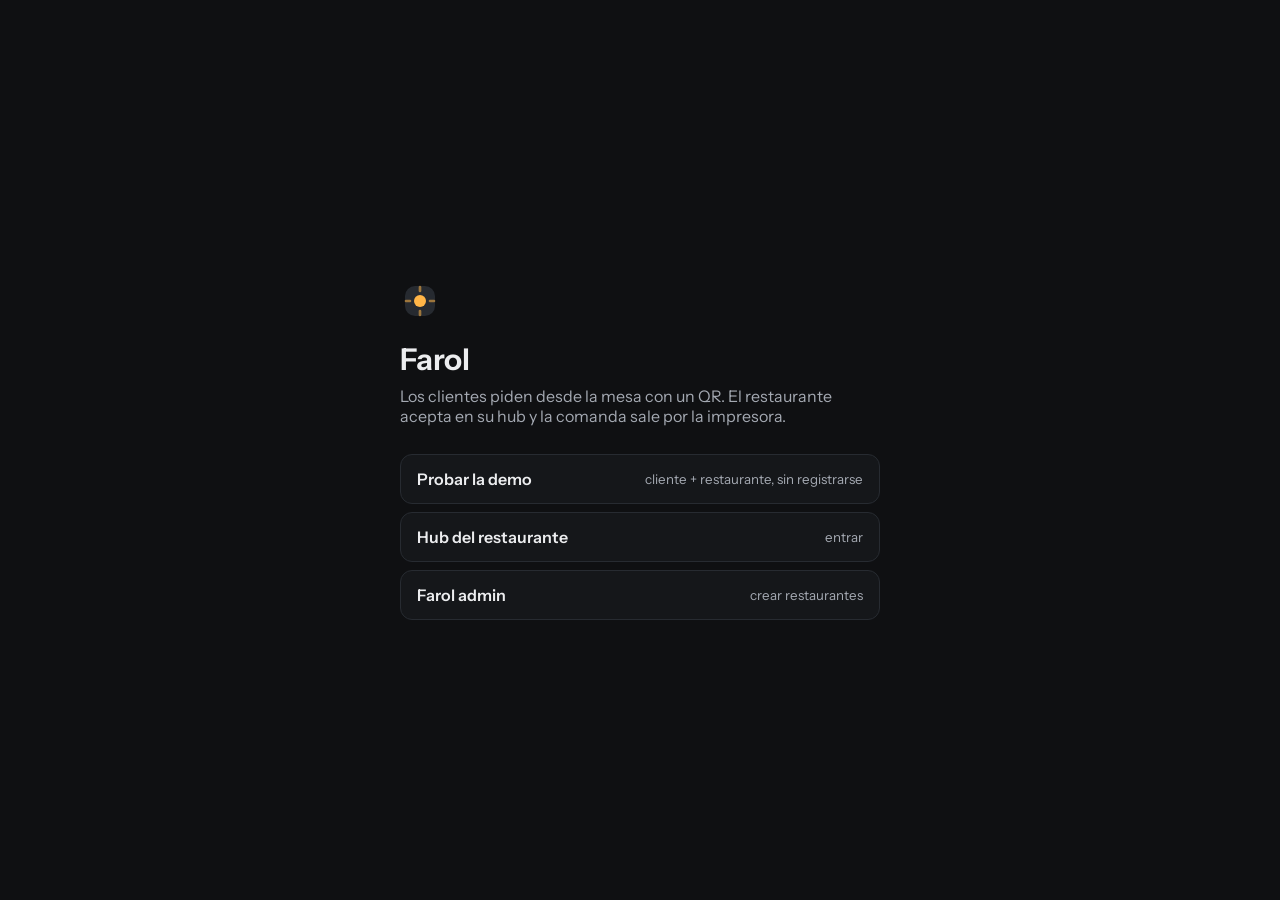
==== commit 138526ba: "Pedidos demo: redesigned hub (dark minimal workspace), no browser auto-translate Co-Authored-By: Cla" ====
--- a/pedidos/index.html
+++ b/pedidos/index.html
@@ -1,27 +1,30 @@
 <!doctype html>
-<html lang="es">
+<html lang="es" translate="no">
 <head>
-<meta charset="utf-8"><meta name="viewport" content="width=device-width, initial-scale=1">
+<meta charset="utf-8">
+<meta name="google" content="notranslate"><meta name="viewport" content="width=device-width, initial-scale=1">
 <meta name="robots" content="noindex">
 <title>Farol · Pedidos desde la mesa</title>
 <link rel="preconnect" href="https://fonts.googleapis.com"><link rel="preconnect" href="https://fonts.gstatic.com" crossorigin>
-<link href="https://fonts.googleapis.com/css2?family=Archivo:wdth,wght@62..125,400..800&display=swap" rel="stylesheet">
+<link href="https://fonts.googleapis.com/css2?family=Archivo:wdth,wght@62..125,400..800&family=Bricolage+Grotesque:opsz,wght@12..96,500..800&family=Instrument+Sans:wdth,wght@75..100,400..700&display=swap" rel="stylesheet">
 <link rel="stylesheet" href="assets/css/app.css">
 <style>
-  .home { min-height: 100dvh; display: grid; place-items: center; padding: 32px 16px; }
-  .home-card { width: min(520px, 100%); }
-  .home h1 { font-size: 2.2rem; font-stretch: 120%; line-height: 1.05; margin: 14px 0 10px; }
-  .home p { color: var(--ink-2); max-width: 46ch; }
-  .home ul { list-style: none; padding: 0; margin: 24px 0 0; display: grid; gap: 10px; }
-  .home a { display: flex; justify-content: space-between; align-items: center; gap: 12px; padding: 16px 18px; background: var(--paper);
-    border: 1px solid var(--line); border-radius: 10px; color: var(--ink); text-decoration: none; font-weight: 700; }
-  .home a small { font-weight: 500; color: var(--ink-3); }
-  .home a:hover { border-color: var(--ink); }
+  :root { --g-bg: #0F1012; --g-card: #15171A; --g-line: #272B31; --g-text: #ECEDEF; --g-text-2: #A4A9B2; --g-lamp: #FFB547; }
+  body { background: var(--g-bg); color: var(--g-text); font-family: 'Instrument Sans', system-ui, sans-serif; }
+  .home { min-height: 100dvh; display: grid; place-items: center; padding: 32px max(16px, env(safe-area-inset-right, 0px)) 32px max(16px, env(safe-area-inset-left, 0px)); }
+  .home-card { width: min(480px, 100%); }
+  .home h1 { font-size: 30px; font-weight: 650; letter-spacing: -0.02em; margin: 16px 0 8px; }
+  .home p { color: var(--g-text-2); max-width: 46ch; margin: 0; }
+  .home ul { list-style: none; padding: 0; margin: 28px 0 0; display: grid; gap: 8px; }
+  .home a { display: flex; justify-content: space-between; align-items: center; gap: 12px; padding: 14px 16px; background: var(--g-card);
+    border: 1px solid var(--g-line); border-radius: 12px; color: var(--g-text); text-decoration: none; font-weight: 600; }
+  .home a small { font-weight: 400; color: var(--g-text-2); }
+  .home a:hover { border-color: var(--g-lamp); }
 </style>
 </head>
 <body>
 <main class="home"><div class="home-card">
-  <span class="h-mark h-mark-big" aria-hidden="true"></span>
+  <svg width="40" height="40" viewBox="0 0 24 24" aria-hidden="true"><rect x="3" y="3" width="18" height="18" rx="6" fill="#262A30"/><circle cx="12" cy="12" r="3.6" fill="#FFB547"/><path d="M12 3.6v2.4M12 18v2.4M3.6 12H6M18 12h2.4" stroke="#FFB547" stroke-width="1.6" stroke-linecap="round" opacity=".55"/></svg>
   <h1>Farol</h1>
   <p>Los clientes piden desde la mesa con un QR. El restaurante acepta en su hub y la comanda sale por la impresora.</p>
   <ul>
--- a/pedidos/assets/css/app.css
+++ b/pedidos/assets/css/app.css
@@ -191,230 +191,306 @@
 @keyframes o-up { from { transform: translateY(40px); opacity: .6; } }
 
 /* =====================================================================
-   Hub + admin
+   Hub + admin — a dark-first workspace.
+   Layout: fixed sidebar (brand, restaurant, nav, account) + content column (title bar, view).
+   Graphite surfaces, hairline structure, one accent: the Farol lamp amber, used for what needs action.
    ===================================================================== */
-.hub {
-  position: relative; height: 100%; overflow: hidden; transform: translateZ(0);
-  display: grid; grid-template-columns: 196px minmax(0, 1fr); grid-template-rows: auto auto minmax(0, 1fr);
-  grid-template-areas: "banner banner" "top top" "nav main"; background: var(--surface); font-size: 15px;
-}
-.hub.is-admin { grid-template-areas: "banner" "top" "main"; grid-template-columns: minmax(0, 1fr); }
-.h-demo-banner { grid-area: banner; background: var(--lamp-soft); color: var(--lamp-ink); font-size: .82rem; font-weight: 600; text-align: center; padding: 4px 12px; }
-.h-top { grid-area: top; display: flex; align-items: center; gap: 16px; padding: 10px 18px; background: var(--paper); border-bottom: 1px solid var(--line); min-height: 58px; }
-.h-top-brand { display: flex; align-items: center; gap: 10px; min-width: 0; }
-.h-rest-name, .h-rest-select { font-weight: 700; font-size: 1.05rem; font-stretch: 112%; white-space: nowrap; overflow: hidden; text-overflow: ellipsis; }
-.h-rest-select { border: 0; background: none; padding: 4px; }
-.h-top-tools { margin-left: auto; display: flex; align-items: center; gap: 14px; }
-
-/* Farol mark: a lighthouse lamp */
-.h-mark { width: 22px; height: 22px; flex: none; border-radius: 50%; background: radial-gradient(circle at 50% 50%, var(--lamp) 0 34%, transparent 36%), var(--ink);
-  box-shadow: inset 0 0 0 3px var(--ink); }
-.h-mark-big { width: 46px; height: 46px; }
-.h-conn { font-size: .8rem; font-weight: 600; display: inline-flex; align-items: center; gap: 6px; color: var(--ink-3); }
-.h-conn::before { content: ''; width: 8px; height: 8px; border-radius: 50%; background: var(--kelp); }
-.h-conn.is-off { color: var(--coral); }
-.h-conn.is-off::before { background: var(--coral); }
-
-.h-status-pill { display: inline-flex; align-items: center; gap: 8px; border: 1px solid var(--line); background: var(--paper); border-radius: 999px; padding: 6px 12px; font-weight: 600; font-size: .88rem; }
-.h-dot-live { width: 9px; height: 9px; border-radius: 50%; background: var(--kelp); }
-.h-status-pill.is-paused { background: var(--lamp-soft); border-color: var(--lamp); color: var(--lamp-ink); }
-.h-status-pill.is-paused .h-dot-live { background: var(--lamp); }
-.h-status-pill.is-closed .h-dot-live { background: var(--ink-3); }
-.h-pause { position: relative; }
-.h-menu-pop { position: absolute; top: calc(100% + 6px); left: 0; z-index: 30; background: var(--paper); border: 1px solid var(--line); border-radius: var(--r); box-shadow: var(--shadow-pop); padding: 6px; min-width: 200px; }
-.h-menu-pop-title { margin: 4px 10px 6px; font-size: .8rem; color: var(--ink-3); font-weight: 600; }
-.h-menu-pop button { display: block; width: 100%; text-align: left; border: 0; background: none; padding: 10px; border-radius: var(--r-sm); }
-.h-menu-pop button:hover { background: var(--surface); }
-
-.h-nav { grid-area: nav; display: flex; flex-direction: column; gap: 2px; padding: 12px 10px; background: var(--paper); border-right: 1px solid var(--line); overflow-y: auto; }
-.h-nav-item { display: flex; align-items: center; gap: 10px; border: 0; background: none; padding: 10px 12px; border-radius: var(--r-sm); font-weight: 600; color: var(--ink-2); text-align: left; position: relative; }
-.h-nav-item:hover { background: var(--surface); }
-.h-nav-item.is-on { background: var(--ink); color: var(--paper); }
-.h-nav-icon { width: 20px; text-align: center; }
-.h-nav-badge { margin-left: auto; min-width: 22px; height: 22px; padding: 0 6px; border-radius: 999px; background: var(--lamp); color: #2A1B00; font-size: .78rem; display: inline-grid; place-items: center; font-weight: 800; }
-.h-main { grid-area: main; overflow-y: auto; padding: 18px 20px 40px; min-width: 0; }
-.h-main-full { padding-top: 22px; }
-.h-loading { height: 100%; display: grid; place-items: center; color: var(--ink-3); }
-
-/* buttons & inputs */
-.h-btn { display: inline-flex; align-items: center; justify-content: center; gap: 8px; min-height: 42px; padding: 0 16px; border-radius: var(--r-sm);
-  border: 1px solid transparent; font-weight: 700; white-space: nowrap; text-decoration: none; }
-.h-btn:disabled { opacity: .5; cursor: not-allowed; }
-.h-btn-go { background: var(--kelp); color: #fff; }
-.h-btn-ready { background: var(--sea); color: #fff; }
-.h-btn-done { background: var(--ink); color: var(--paper); }
-.h-btn-bad { background: var(--coral); color: #fff; }
-.h-btn-ghost { background: var(--paper); border-color: var(--line); color: var(--ink); }
-.h-btn-ghost:hover { border-color: var(--ink-3); }
-.h-btn-bad-text { color: var(--coral); }
-.h-btn-small { min-height: 34px; padding: 0 10px; font-size: .86rem; }
+.fh {
+  --bg: #0F1012; --surface: #15171A; --raised: #1B1E22; --hover: #23272C;
+  --line: #272B31; --line-2: #1E2126;
+  --text: #ECEDEF; --text-2: #A4A9B2; --text-3: #6F757F;
+  --lamp: #FFB547; --lamp-ink: #241500; --lamp-soft: rgba(255, 181, 71, .12); --lamp-line: rgba(255, 181, 71, .5);
+  --go: #3DD68C; --go-soft: rgba(61, 214, 140, .12);
+  --info: #8AB4FF; --info-soft: rgba(138, 180, 255, .12);
+  --bad: #FF6B6B; --bad-soft: rgba(255, 107, 107, .12);
+  --mark-bg: #262A30; --focus: #FFB547;
+  --shadow: 0 18px 48px rgba(0, 0, 0, .5), 0 2px 8px rgba(0, 0, 0, .3);
+  --ui: 'Instrument Sans', 'Archivo', system-ui, -apple-system, 'Segoe UI', sans-serif;
+  color-scheme: dark;
+  height: 100%; background: var(--bg); color: var(--text); font-family: var(--ui); font-size: 14px; line-height: 1.45;
+}
+.fh[data-theme="light"] {
+  --bg: #F3F4F6; --surface: #FFFFFF; --raised: #FFFFFF; --hover: #EEF0F3;
+  --line: #E2E5E9; --line-2: #ECEEF1;
+  --text: #111317; --text-2: #4B515B; --text-3: #868C96;
+  --lamp: #E8930C; --lamp-ink: #1E1200; --lamp-soft: rgba(232, 147, 12, .12); --lamp-line: rgba(232, 147, 12, .55);
+  --go: #11804F; --go-soft: rgba(17, 128, 79, .10);
+  --info: #2D6BDF; --info-soft: rgba(45, 107, 223, .10);
+  --bad: #D23C3C; --bad-soft: rgba(210, 60, 60, .09);
+  --mark-bg: #15171A; --focus: #E8930C;
+  --shadow: 0 18px 48px rgba(16, 20, 26, .14), 0 2px 6px rgba(16, 20, 26, .06);
+  color-scheme: light;
+}
+.fh :focus-visible { outline: 2px solid var(--focus); outline-offset: 2px; }
+.h-ico { flex: none; display: block; }
+
+/* ---------- shell ---------- */
+.hub { position: relative; height: 100%; overflow: hidden; transform: translateZ(0);
+  display: grid; grid-template-columns: 232px minmax(0, 1fr); background: var(--bg); }
+.hub.is-admin { display: flex; flex-direction: column; }
+.h-side { display: flex; flex-direction: column; min-height: 0; background: var(--surface); border-right: 1px solid var(--line); padding: 16px 12px 12px; }
+.h-side-brand { display: flex; align-items: center; gap: 10px; padding: 2px 8px 16px; }
+.h-wordmark { font-weight: 650; font-size: 16px; letter-spacing: -0.01em; }
+.h-side-rest { display: flex; flex-direction: column; gap: 1px; padding: 10px 12px; margin-bottom: 14px; border: 1px solid var(--line); border-radius: 10px; background: var(--raised); min-width: 0; }
+.h-rest-name { font-weight: 600; white-space: nowrap; overflow: hidden; text-overflow: ellipsis; }
+.h-rest-select { font-weight: 600; border: 0; background: none; padding: 0; width: 100%; color: var(--text); }
+.h-rest-role { font-size: 12px; color: var(--text-3); }
+.h-nav { display: flex; flex-direction: column; gap: 2px; }
+.h-nav-item { position: relative; display: flex; align-items: center; gap: 10px; height: 36px; padding: 0 10px; border: 0; border-radius: 8px;
+  background: none; color: var(--text-2); font-weight: 500; text-align: left; }
+.h-nav-item:hover { background: var(--hover); color: var(--text); }
+.h-nav-item.is-on { background: var(--hover); color: var(--text); }
+.h-nav-item.is-on .h-ico { color: var(--lamp); }
+.h-nav-badge { margin-left: auto; min-width: 20px; height: 20px; padding: 0 6px; border-radius: 999px; background: var(--lamp); color: var(--lamp-ink);
+  font-size: 11px; font-weight: 700; display: inline-grid; place-items: center; font-variant-numeric: tabular-nums; }
+.h-side-foot { margin-top: auto; display: flex; flex-direction: column; gap: 10px; padding: 12px 4px 0; border-top: 1px solid var(--line); }
+.h-side-user { font-size: 12px; color: var(--text-3); padding: 0 6px; white-space: nowrap; overflow: hidden; text-overflow: ellipsis; }
+.h-side-tools { display: flex; align-items: center; gap: 6px; }
+
+.h-body { display: flex; flex-direction: column; min-width: 0; min-height: 0; }
+.h-demo-banner { font-size: 12px; color: var(--text-3); padding: 6px 24px; border-bottom: 1px solid var(--line-2); }
+.h-top { display: flex; align-items: center; justify-content: space-between; gap: 16px; min-height: 60px; padding: 12px 24px; border-bottom: 1px solid var(--line); }
+.h-top-title { display: flex; align-items: center; gap: 10px; min-width: 0; }
+.h-top-title h1 { margin: 0; font-size: 18px; font-weight: 600; letter-spacing: -0.01em; white-space: nowrap; }
+.h-top-rest { color: var(--text-3); font-size: 13px; white-space: nowrap; overflow: hidden; text-overflow: ellipsis; }
+.h-top-tools { display: flex; align-items: center; gap: 8px; }
+.h-main { flex: 1; min-height: 0; overflow-y: auto; padding: 20px 24px 48px; }
+.hub.is-admin .h-main { max-width: 1120px; width: 100%; margin: 0 auto; }
+.h-only-sm { display: none; }
+.h-loading { height: 100%; display: grid; place-items: center; background: var(--bg); }
+
+/* ---------- controls ---------- */
+.h-btn { display: inline-flex; align-items: center; justify-content: center; gap: 7px; height: 36px; padding: 0 14px; border-radius: 8px;
+  border: 1px solid transparent; font-weight: 600; font-size: 13.5px; white-space: nowrap; text-decoration: none; transition: background .12s, border-color .12s, filter .12s; }
+.h-btn:disabled { opacity: .45; cursor: not-allowed; }
+.h-btn-primary, .h-btn-go { background: var(--lamp); color: var(--lamp-ink); }
+.h-btn-primary:hover:not(:disabled), .h-btn-go:hover:not(:disabled) { filter: brightness(1.08); }
+.h-btn-ghost { background: transparent; border-color: var(--line); color: var(--text); }
+.h-btn-ghost:hover:not(:disabled) { background: var(--hover); }
+.h-btn-ready { background: var(--go-soft); color: var(--go); border-color: color-mix(in srgb, var(--go) 35%, transparent); }
+.h-btn-ready:hover { background: color-mix(in srgb, var(--go) 20%, transparent); }
+.h-btn-done { background: var(--text); color: var(--bg); }
+.h-btn-bad { background: var(--bad); color: #fff; }
+.h-btn-bad-text { color: var(--bad) !important; }
+.h-btn-small { height: 30px; padding: 0 10px; font-size: 12.5px; }
 .h-btn-wide { width: 100%; }
-.h-icon-btn { width: 36px; height: 36px; border-radius: var(--r-sm); border: 1px solid var(--line); background: var(--paper); display: inline-grid; place-items: center; flex: none; }
-.h-icon-btn:disabled { opacity: .35; }
-.h-link { background: none; border: 0; padding: 0; color: var(--sea); font-weight: 600; text-decoration: underline; text-underline-offset: 3px; font-size: .9rem; }
-.h-link-bad { color: var(--coral); }
-.h-input { width: 100%; min-height: 40px; border: 1px solid var(--line); border-radius: var(--r-sm); padding: 8px 10px; background: var(--paper); }
-textarea.h-input { resize: vertical; }
+.h-icon-btn { width: 34px; height: 34px; flex: none; display: inline-grid; place-items: center; border-radius: 8px; border: 1px solid var(--line);
+  background: transparent; color: var(--text-2); text-decoration: none; }
+.h-icon-btn:hover:not(:disabled) { background: var(--hover); color: var(--text); }
+.h-icon-btn:disabled { opacity: .3; }
+.h-icon-btn[aria-pressed="false"] { color: var(--text-3); }
+.h-lang-btn { display: inline-flex; align-items: center; gap: 6px; height: 34px; padding: 0 10px; border: 1px solid var(--line); border-radius: 8px;
+  background: transparent; color: var(--text-2); font-weight: 600; font-size: 12px; letter-spacing: .04em; }
+.h-lang-btn:hover { background: var(--hover); color: var(--text); }
+.h-link { display: inline-flex; align-items: center; gap: 5px; background: none; border: 0; padding: 0; color: var(--text-2); font-weight: 500; font-size: 13px;
+  text-decoration: underline; text-decoration-color: var(--line); text-underline-offset: 3px; }
+.h-link:hover { color: var(--text); text-decoration-color: var(--text-3); }
+.h-link-bad { color: var(--bad); }
+.h-input { width: 100%; height: 36px; padding: 0 10px; border: 1px solid var(--line); border-radius: 8px; background: var(--raised); color: var(--text); }
+textarea.h-input { height: auto; padding: 8px 10px; resize: vertical; }
+select.h-input { padding-right: 6px; }
+.h-input::placeholder { color: var(--text-3); }
+.h-input:focus { outline: none; border-color: var(--lamp-line); box-shadow: 0 0 0 3px var(--lamp-soft); }
 .h-input-price { width: 88px; flex: none; }
 .h-input-short { width: 120px; flex: none; }
 .h-input-num { width: 72px; flex: none; }
-.h-input-time { width: 112px; flex: none; }
-.h-input-color { width: 72px; padding: 2px; height: 40px; }
+.h-input-time { width: 104px; flex: none; }
+.h-input-color { width: 56px; padding: 3px; }
 .h-field { display: flex; flex-direction: column; gap: 6px; margin-bottom: 14px; }
-.h-field-label { font-weight: 600; font-size: .88rem; display: flex; align-items: center; justify-content: space-between; gap: 8px; }
-.h-field-hint { color: var(--ink-3); font-size: .8rem; }
-.h-check { display: inline-flex; align-items: center; gap: 8px; font-weight: 500; }
-.h-check input { width: 18px; height: 18px; accent-color: var(--kelp); }
+.h-field-label { display: flex; align-items: center; justify-content: space-between; gap: 8px; font-size: 12.5px; font-weight: 500; color: var(--text-2); }
+.h-field-hint { color: var(--text-3); font-size: 12px; }
+.h-check { display: inline-flex; align-items: center; gap: 8px; color: var(--text); }
+.h-check input { width: 16px; height: 16px; accent-color: var(--lamp); }
 .h-row { display: flex; gap: 8px; align-items: center; flex-wrap: wrap; }
 .h-row > .h-input { flex: 1; min-width: 120px; }
-.h-row-tight { margin: 8px 0; gap: 18px; }
+.h-row-tight { margin: 6px 0; gap: 18px; }
 .h-grid-2 { display: grid; grid-template-columns: 1fr 1fr; gap: 0 16px; }
 .h-grow { flex: 1; }
-.h-muted { color: var(--ink-3); }
-.h-small { font-size: .84rem; }
-.h-mt { margin-top: 24px !important; }
-.h-note { background: var(--sea-soft); color: var(--ink); padding: 10px 12px; border-radius: var(--r-sm); font-size: .9rem; }
-.h-warn { background: var(--lamp-soft); color: var(--lamp-ink); padding: 8px 12px; border-radius: var(--r-sm); font-size: .88rem; }
-.h-error { color: var(--coral); font-weight: 600; }
-.h-empty { padding: 28px; text-align: center; color: var(--ink-3); background: var(--paper); border: 1px dashed var(--line); border-radius: var(--r); }
-.h-badge { display: inline-flex; align-items: center; gap: 4px; font-size: .76rem; font-weight: 700; padding: 2px 8px; border-radius: 999px; background: var(--surface); color: var(--ink-2); white-space: nowrap; }
-.h-badge.is-kitchen { background: var(--lamp-soft); color: var(--lamp-ink); }
-.h-badge.is-bar { background: var(--sea-soft); color: var(--sea); }
-.h-badge.is-warn { background: var(--lamp-soft); color: var(--lamp-ink); }
-.h-badge.is-go { background: var(--kelp-soft); color: var(--kelp); }
-.h-seg { display: inline-flex; border: 1px solid var(--line); border-radius: var(--r-sm); background: var(--paper); padding: 3px; gap: 3px; flex-wrap: wrap; }
-.h-seg label { padding: 7px 14px; border-radius: 4px; font-weight: 600; font-size: .9rem; cursor: pointer; }
-.h-seg label.is-on { background: var(--ink); color: var(--paper); }
+.h-muted { color: var(--text-3); }
+.h-small { font-size: 12.5px; }
+.h-mt { margin-top: 22px !important; }
+.h-note { margin: 0 0 14px; padding: 10px 12px; border-radius: 8px; background: var(--hover); color: var(--text-2); font-size: 13px; }
+.h-warn { padding: 8px 12px; border-radius: 8px; background: var(--lamp-soft); color: var(--lamp); font-size: 13px; }
+.h-error { color: var(--bad); font-weight: 500; }
+.h-empty { margin: 0; padding: 32px 16px; text-align: center; color: var(--text-3); border: 1px dashed var(--line); border-radius: 12px; }
+.h-badge { display: inline-flex; align-items: center; gap: 5px; height: 22px; padding: 0 8px; border-radius: 6px; background: var(--hover); color: var(--text-2);
+  font-size: 12px; font-weight: 500; white-space: nowrap; }
+.h-badge.is-kitchen { color: var(--lamp); }
+.h-badge.is-bar { color: var(--info); }
+.h-badge.is-go { color: var(--go); background: var(--go-soft); }
+.h-badge.is-warn { color: var(--lamp); background: var(--lamp-soft); }
+.h-tag { display: inline-flex; align-items: center; height: 18px; padding: 0 6px; border-radius: 5px; border: 1px solid var(--line); color: var(--text-2); font-size: 11px; font-weight: 600; }
+.h-tag.is-warn { color: var(--lamp); border-color: var(--lamp-line); }
+.h-seg { display: inline-flex; flex-wrap: wrap; gap: 2px; padding: 3px; border: 1px solid var(--line); border-radius: 9px; background: var(--raised); }
+.h-seg label { display: inline-flex; align-items: center; gap: 6px; height: 30px; padding: 0 12px; border-radius: 6px; color: var(--text-2); font-weight: 500; font-size: 13px; cursor: pointer; }
+.h-seg label.is-on { background: var(--hover); color: var(--text); box-shadow: inset 0 0 0 1px var(--line); }
 .h-seg input { position: absolute; opacity: 0; pointer-events: none; }
-.h-seg label:has(input:focus-visible) { outline: 3px solid var(--focus); }
-.h-switch { display: inline-flex; align-items: center; gap: 8px; cursor: pointer; font-weight: 600; font-size: .86rem; position: relative; }
+.h-seg label:has(input:focus-visible) { outline: 2px solid var(--focus); }
+.h-switch { position: relative; display: inline-flex; align-items: center; gap: 8px; cursor: pointer; font-size: 12.5px; font-weight: 500; color: var(--text-2); }
 .h-switch input { position: absolute; opacity: 0; width: 1px; height: 1px; }
-.h-switch-track { width: 40px; height: 24px; border-radius: 999px; background: var(--line); position: relative; transition: background .15s; flex: none; }
-.h-switch-track::after { content: ''; position: absolute; top: 3px; left: 3px; width: 18px; height: 18px; border-radius: 50%; background: #fff; box-shadow: 0 1px 2px rgba(0,0,0,.25); transition: transform .15s; }
-.h-switch input:checked + .h-switch-track { background: var(--kelp); }
-.h-switch.is-bad input:checked + .h-switch-track { background: var(--coral); }
-.h-switch input:checked + .h-switch-track::after { transform: translateX(16px); }
-.h-switch input:focus-visible + .h-switch-track { outline: 3px solid var(--focus); outline-offset: 2px; }
+.h-switch-track { position: relative; flex: none; width: 34px; height: 20px; border-radius: 999px; background: var(--line); transition: background .15s; }
+.h-switch-track::after { content: ''; position: absolute; top: 3px; left: 3px; width: 14px; height: 14px; border-radius: 50%; background: var(--text); transition: transform .15s, background .15s; }
+.h-switch input:checked + .h-switch-track { background: var(--go); }
+.h-switch input:checked + .h-switch-track::after { transform: translateX(14px); background: #fff; }
+.h-switch.is-bad input:checked + .h-switch-track { background: var(--bad); }
+.h-switch input:focus-visible + .h-switch-track { outline: 2px solid var(--focus); outline-offset: 2px; }
 .h-switch.is-disabled { opacity: .5; }
 .h-toolbar { display: flex; align-items: center; gap: 10px; margin-bottom: 16px; }
 .h-toolbar-wrap { flex-wrap: wrap; }
-.h-inline-form { display: flex; align-items: center; gap: 8px; flex-wrap: wrap; }
+.h-inline-form { display: flex; align-items: center; gap: 8px; flex-wrap: wrap; color: var(--text-2); }
 .h-inline-form > .h-input:not([class*="h-input-"]) { width: 220px; }
-.h-panel { background: var(--paper); border: 1px solid var(--line); border-radius: var(--r); padding: 18px; margin-bottom: 18px; }
-.h-panel h2 { font-size: 1.05rem; margin: 0 0 10px; font-stretch: 110%; }
-.h-panel-head { display: flex; align-items: center; justify-content: space-between; gap: 12px; margin-bottom: 10px; }
+.h-panel { background: var(--surface); border: 1px solid var(--line); border-radius: 12px; padding: 18px 20px; margin-bottom: 16px; }
+.h-panel h2 { margin: 0 0 6px; font-size: 14px; font-weight: 600; }
+.h-panel-head { display: flex; align-items: center; justify-content: space-between; gap: 12px; margin-bottom: 8px; }
 .h-panel-head h2 { margin: 0; }
-.h-fieldset { border: 1px solid var(--line); border-radius: var(--r-sm); padding: 12px 14px; margin: 6px 0 16px; }
-.h-fieldset legend { font-weight: 700; font-size: .9rem; padding: 0 6px; }
+.h-fieldset { border: 1px solid var(--line); border-radius: 10px; padding: 12px 14px; margin: 8px 0 16px; min-width: 0; }
+.h-fieldset legend { padding: 0 6px; font-size: 12.5px; font-weight: 600; color: var(--text-2); }
 .h-details { margin-top: 12px; }
-.h-details summary { cursor: pointer; font-weight: 600; color: var(--sea); }
-.h-details ol { padding-left: 20px; line-height: 1.6; }
+.h-details summary { cursor: pointer; color: var(--text-2); font-weight: 500; }
+.h-details summary:hover { color: var(--text); }
+.h-details ol { padding-left: 20px; line-height: 1.7; color: var(--text-2); }
 .h-copy { display: flex; align-items: center; gap: 8px; margin: 6px 0; }
-.h-copy code { flex: 1; min-width: 0; overflow-x: auto; white-space: nowrap; background: var(--surface); padding: 8px 10px; border-radius: var(--r-sm); font-size: .82rem; }
-.h-choice-card { display: flex; gap: 12px; align-items: flex-start; border: 1px solid var(--line); border-radius: var(--r-sm); padding: 12px; margin-bottom: 8px; cursor: pointer; }
-.h-choice-card.is-on { border-color: var(--kelp); box-shadow: inset 0 0 0 1px var(--kelp); }
-.h-choice-card input { margin-top: 3px; accent-color: var(--kelp); }
+.h-copy code { flex: 1; min-width: 0; overflow-x: auto; white-space: nowrap; padding: 8px 10px; border-radius: 8px; background: var(--raised); border: 1px solid var(--line); font-size: 12px; color: var(--text-2); }
+.h-choice-card { display: flex; gap: 12px; align-items: flex-start; padding: 12px; margin-bottom: 8px; border: 1px solid var(--line); border-radius: 10px; cursor: pointer; }
+.h-choice-card:hover { background: var(--hover); }
+.h-choice-card.is-on { border-color: var(--lamp-line); background: var(--lamp-soft); }
+.h-choice-card input { margin-top: 3px; accent-color: var(--lamp); }
 .h-choice-card span { display: flex; flex-direction: column; gap: 2px; }
-.h-choice-card small { color: var(--ink-3); }
-.h-table { width: 100%; border-collapse: collapse; font-size: .9rem; }
-.h-table th { text-align: left; font-size: .8rem; color: var(--ink-3); font-weight: 600; padding: 6px 8px; border-bottom: 1px solid var(--line); }
+.h-choice-card small { color: var(--text-3); font-size: 12.5px; }
+.h-table { width: 100%; border-collapse: collapse; font-size: 13px; }
+.h-table th { text-align: left; font-size: 12px; font-weight: 500; color: var(--text-3); padding: 6px 8px; border-bottom: 1px solid var(--line); }
 .h-table td { padding: 9px 8px; border-bottom: 1px solid var(--line-2); vertical-align: top; }
+.h-table tr:last-child td { border-bottom: 0; }
 .h-table .is-num { text-align: right; font-variant-numeric: tabular-nums; }
-.h-table tr.is-off td { opacity: .55; }
-.h-job { font-weight: 700; font-size: .8rem; }
-.h-job.is-printed { color: var(--kelp); }
-.h-job.is-failed { color: var(--coral); }
-.h-job.is-queued, .h-job.is-sent { color: var(--lamp-ink); }
-
-/* modal & toast */
-.h-modal-wrap { position: fixed; inset: 0; z-index: 40; background: rgba(14, 21, 37, .45); display: grid; place-items: center; padding: 16px; animation: o-fade .12s; }
-.h-modal { width: min(560px, 100%); max-height: calc(100% - 16px); display: flex; flex-direction: column; background: var(--paper); border-radius: var(--r-lg); box-shadow: var(--shadow-pop); }
+.h-table tr.is-off td { opacity: .5; }
+.h-job { font-size: 12px; font-weight: 600; }
+.h-job.is-printed { color: var(--go); }
+.h-job.is-failed { color: var(--bad); }
+.h-job.is-queued, .h-job.is-sent { color: var(--lamp); }
+
+/* status pill + pause menu + account */
+.h-pause, .h-account { position: relative; }
+.h-status-pill { display: inline-flex; align-items: center; gap: 8px; height: 34px; padding: 0 10px 0 12px; border-radius: 8px; border: 1px solid var(--line);
+  background: var(--raised); color: var(--text); font-weight: 500; font-size: 13px; white-space: nowrap; }
+.h-status-pill:hover { background: var(--hover); }
+.h-status-pill .h-ico { color: var(--text-3); }
+.h-dot-live { width: 8px; height: 8px; border-radius: 50%; background: var(--go); box-shadow: 0 0 0 3px var(--go-soft); }
+.h-status-pill.is-paused { border-color: var(--lamp-line); background: var(--lamp-soft); }
+.h-status-pill.is-paused .h-dot-live { background: var(--lamp); box-shadow: 0 0 0 3px var(--lamp-soft); }
+.h-status-pill.is-closed .h-dot-live { background: var(--text-3); box-shadow: none; }
+.h-pill-action { display: inline-flex; align-items: center; gap: 4px; margin-left: 2px; color: var(--lamp); font-weight: 600; }
+.h-pill-action .h-ico { color: var(--lamp); }
+.h-conn { display: inline-flex; align-items: center; gap: 6px; padding: 0 6px; font-size: 12px; color: var(--text-3); }
+.h-conn-dot { width: 7px; height: 7px; border-radius: 50%; background: var(--go); }
+.h-conn.is-off { color: var(--bad); }
+.h-conn.is-off .h-conn-dot { background: var(--bad); }
+.h-conn.is-live .h-conn-text { position: absolute; width: 1px; height: 1px; overflow: hidden; clip-path: inset(50%); white-space: nowrap; }
+.h-menu-pop { position: absolute; top: calc(100% + 6px); right: 0; z-index: 30; min-width: 210px; padding: 6px; border: 1px solid var(--line); border-radius: 10px;
+  background: var(--surface); box-shadow: var(--shadow); }
+.h-menu-pop-title { margin: 4px 8px 6px; font-size: 12px; color: var(--text-3); white-space: nowrap; overflow: hidden; text-overflow: ellipsis; max-width: 240px; }
+.h-menu-pop > button { display: block; width: 100%; padding: 9px 10px; border: 0; border-radius: 6px; background: none; text-align: left; color: var(--text); }
+.h-menu-pop > button:hover { background: var(--hover); }
+.h-menu-pop-row { display: flex; gap: 6px; padding: 4px; }
+.h-avatar { width: 34px; height: 34px; border-radius: 50%; border: 1px solid var(--line); background: var(--raised); color: var(--text); font-weight: 600; }
+
+/* modal, toast, start-shift */
+.h-modal-wrap { position: fixed; inset: 0; z-index: 40; display: grid; place-items: center; padding: 16px; background: rgba(5, 6, 8, .6); backdrop-filter: blur(3px); animation: o-fade .12s; }
+.h-modal { width: min(560px, 100%); max-height: calc(100% - 16px); display: flex; flex-direction: column; background: var(--surface); color: var(--text);
+  border: 1px solid var(--line); border-radius: 14px; box-shadow: var(--shadow); }
 .h-modal.is-wide { width: min(820px, 100%); }
-.h-modal-head { display: flex; align-items: center; justify-content: space-between; padding: 16px 18px 8px; }
-.h-modal-head h2 { margin: 0; font-size: 1.15rem; font-stretch: 110%; }
-.h-modal-x { width: 36px; height: 36px; border-radius: 50%; border: 0; background: var(--surface); font-size: 1.3rem; }
+.h-modal-head { display: flex; align-items: center; justify-content: space-between; gap: 12px; padding: 16px 18px 6px; }
+.h-modal-head h2 { margin: 0; font-size: 16px; font-weight: 600; text-wrap: balance; }
+.h-modal-x { flex: none; width: 32px; height: 32px; border-radius: 8px; border: 1px solid var(--line); background: transparent; color: var(--text-2); font-size: 18px; line-height: 1; }
 .h-modal-body { padding: 8px 18px 12px; overflow-y: auto; }
-.h-modal-foot { display: flex; gap: 10px; padding: 12px 18px 16px; border-top: 1px solid var(--line); justify-content: flex-end; align-items: center; }
-.h-toast { position: fixed; left: 50%; bottom: 24px; transform: translateX(-50%); z-index: 60; background: var(--ink); color: var(--paper); padding: 12px 18px; border-radius: var(--r); font-weight: 600; box-shadow: var(--shadow-pop); max-width: calc(100% - 32px); }
-.h-toast.is-bad { background: var(--coral); color: #fff; }
-
-/* start-shift overlay */
-.h-shift { position: fixed; inset: 0; z-index: 50; background: color-mix(in srgb, var(--ink) 60%, transparent); display: grid; place-items: center; padding: 16px; }
-.h-shift-card { background: var(--paper); border-radius: var(--r-lg); padding: 28px; width: min(380px, 100%); text-align: center; box-shadow: var(--shadow-pop); }
-.h-shift-card .h-mark { margin: 0 auto 10px; }
-.h-shift-card h2 { margin: 0 0 6px; font-stretch: 115%; }
-.h-shift-card p { color: var(--ink-2); margin: 0 0 18px; }
+.h-modal-foot { display: flex; gap: 8px; justify-content: flex-end; align-items: center; padding: 12px 18px 16px; border-top: 1px solid var(--line); }
+.h-toast { position: fixed; left: 50%; bottom: 24px; transform: translateX(-50%); z-index: 60; max-width: calc(100% - 32px); padding: 10px 16px; border-radius: 10px;
+  background: var(--raised); color: var(--text); border: 1px solid var(--line); box-shadow: var(--shadow); font-weight: 500; }
+.h-toast.is-bad { border-color: var(--bad); color: var(--bad); }
+.h-shift { position: fixed; inset: 0; z-index: 50; display: grid; place-items: center; padding: 16px; background: rgba(5, 6, 8, .62); backdrop-filter: blur(4px); }
+.h-shift-card { position: relative; overflow: hidden; width: min(360px, 100%); padding: 32px 28px 26px; text-align: center; background: var(--surface);
+  border: 1px solid var(--line); border-radius: 16px; box-shadow: var(--shadow); }
+.h-shift-glow { position: absolute; left: 50%; top: -90px; width: 260px; height: 220px; transform: translateX(-50%); pointer-events: none;
+  background: radial-gradient(closest-side, rgba(255, 181, 71, .28), transparent); }
+.h-shift-card .h-markico { position: relative; margin: 0 auto 14px; }
+.h-shift-card h2 { position: relative; margin: 0 0 6px; font-size: 20px; font-weight: 600; }
+.h-shift-card p { position: relative; margin: 0 0 20px; color: var(--text-2); }
 
 /* ---------- order board ---------- */
-.h-requests { display: grid; gap: 8px; margin-bottom: 14px; }
-.h-request { display: flex; align-items: center; gap: 12px; padding: 12px 14px; border-radius: var(--r); background: var(--lamp-soft); border: 2px solid var(--lamp); }
-.h-request-icon { font-size: 1.5rem; }
-.h-request-text { flex: 1; font-weight: 700; font-size: 1.05rem; display: flex; flex-direction: column; }
-.h-request-text small { font-weight: 500; color: var(--ink-2); font-size: .8rem; }
-.h-device-warn { margin: 0 0 12px; font-size: .88rem; color: var(--ink-2); display: flex; gap: 8px; align-items: center; }
+.h-requests { display: grid; gap: 8px; margin-bottom: 16px; }
+.h-request { display: flex; align-items: center; gap: 12px; padding: 10px 10px 10px 14px; border-radius: 12px; border: 1px solid var(--lamp-line); background: var(--lamp-soft); }
+.h-request-icon { color: var(--lamp); display: grid; }
+.h-request-text { flex: 1; display: flex; flex-direction: column; font-weight: 600; }
+.h-request-text small { font-weight: 400; font-size: 12px; color: var(--text-3); }
+.h-device-warn { display: flex; align-items: center; gap: 8px; margin: 0 0 14px; color: var(--text-3); font-size: 13px; }
 .h-col-tabs { display: none; }
 .h-board { display: grid; grid-template-columns: repeat(3, minmax(0, 1fr)); gap: 16px; align-items: start; }
-.h-col { display: flex; flex-direction: column; gap: 12px; min-width: 0; }
-.h-col-title { margin: 0; font-size: .95rem; font-weight: 700; display: flex; align-items: center; gap: 8px; color: var(--ink-2); padding: 0 2px; }
-.h-count { min-width: 24px; height: 22px; padding: 0 7px; border-radius: 999px; background: var(--line); color: var(--ink); font-size: .78rem; display: inline-grid; place-items: center; font-weight: 800; }
-.h-col.is-pending .h-col-title .h-count { background: var(--lamp); color: #2A1B00; }
-.h-col-empty { margin: 0; padding: 22px 12px; text-align: center; color: var(--ink-3); border: 1px dashed var(--line); border-radius: var(--r); font-size: .9rem; }
-
-.h-order { background: var(--paper); border-radius: var(--r); border: 1px solid var(--line); border-left: 6px solid var(--line); overflow: hidden; }
-.h-order.is-pending { border-left-color: var(--lamp); box-shadow: 0 0 0 1px var(--lamp), 0 6px 18px rgba(242, 160, 7, .18); }
-.h-order.is-accepted { border-left-color: var(--sea); }
-.h-order.is-ready { border-left-color: var(--kelp); }
-.h-order-head { display: grid; grid-template-columns: auto 1fr auto; align-items: center; gap: 12px; padding: 12px 14px 8px; position: relative; }
-/* the lighthouse beam: a soft band of light sweeps across a new order until it is accepted */
+.h-col { display: flex; flex-direction: column; gap: 10px; min-width: 0; }
+.h-col-title { display: flex; align-items: center; gap: 8px; margin: 0 0 2px; padding: 0 2px; font-size: 13px; font-weight: 600; color: var(--text-2); }
+.h-col-dot { width: 8px; height: 8px; border-radius: 50%; background: var(--text-3); }
+.h-col.is-pending .h-col-dot { background: var(--lamp); }
+.h-col.is-accepted .h-col-dot { background: var(--info); }
+.h-col.is-ready .h-col-dot { background: var(--go); }
+.h-count { margin-left: auto; color: var(--text-3); font-size: 12px; font-weight: 500; font-variant-numeric: tabular-nums; }
+.h-col-empty { margin: 0; padding: 28px 12px; text-align: center; color: var(--text-3); font-size: 13px; border: 1px dashed var(--line); border-radius: 12px; }
+
+.h-order { background: var(--surface); border: 1px solid var(--line); border-radius: 12px; overflow: hidden; }
+.h-order.is-pending { border-color: var(--lamp-line); box-shadow: 0 0 0 1px var(--lamp-line), 0 10px 32px -10px rgba(255, 181, 71, .45); }
+.h-order-head { position: relative; display: flex; align-items: flex-start; justify-content: space-between; gap: 12px; padding: 14px 16px 10px; }
+/* the lighthouse beam: a soft band of light passes over a new order until someone accepts it */
 .h-order.is-pending .h-order-head::after { content: ''; position: absolute; inset: 0; pointer-events: none;
-  background: linear-gradient(100deg, transparent 20%, color-mix(in srgb, var(--lamp) 28%, transparent) 50%, transparent 80%);
-  background-size: 250% 100%; animation: h-beam 2.6s ease-in-out infinite; }
-@keyframes h-beam { 0% { background-position: 120% 0; } 60%, 100% { background-position: -120% 0; } }
-.h-order-no { font-size: 2.1rem; font-weight: 800; font-stretch: 125%; line-height: 1; letter-spacing: -0.02em; font-variant-numeric: tabular-nums; }
-.h-order-table { font-size: 1.35rem; font-weight: 800; font-stretch: 75%; line-height: 1.05; overflow: hidden; text-overflow: ellipsis; white-space: nowrap; }
-.h-order-time { display: flex; flex-direction: column; align-items: flex-end; font-size: .82rem; font-weight: 600; font-variant-numeric: tabular-nums; }
-.h-order-age { color: var(--ink-3); font-weight: 500; }
-.h-order.is-slow .h-order-age { color: var(--lamp-ink); font-weight: 700; }
-.h-order.is-late .h-order-age { color: var(--coral); font-weight: 800; }
-.h-order-flag { margin: 0 14px 6px; font-size: .8rem; font-weight: 600; color: var(--sea); }
-.h-order-lines { list-style: none; margin: 0; padding: 4px 14px 6px; }
-.h-order-lines li { display: grid; grid-template-columns: 34px 1fr auto; gap: 6px; padding: 7px 0; border-top: 1px solid var(--line-2); }
-.h-order-lines li:first-child { border-top: 0; }
-.h-qty { font-weight: 800; font-size: 1.1rem; font-variant-numeric: tabular-nums; }
-.h-line { display: flex; flex-direction: column; min-width: 0; }
-.h-line-name { font-weight: 700; font-size: 1.05rem; }
-.h-line-opts { color: var(--ink-2); font-size: .9rem; }
-.h-line-note { margin-top: 3px; align-self: flex-start; background: var(--lamp-soft); color: var(--lamp-ink); font-weight: 700; font-size: .88rem; padding: 2px 8px; border-radius: 4px; }
-.h-line-station { font-size: .95rem; opacity: .7; }
-.h-order-note { margin: 4px 14px 8px; padding: 8px 10px; border-radius: var(--r-sm); background: var(--coral-soft); color: var(--ink); font-size: .92rem; }
-.h-order-cust { margin: 0 14px 8px; font-size: .86rem; color: var(--ink-2); }
-.h-order-foot { display: flex; align-items: center; justify-content: space-between; gap: 10px; padding: 10px 14px 12px; border-top: 1px solid var(--line-2); }
-.h-order-total { font-weight: 700; font-variant-numeric: tabular-nums; color: var(--ink-2); }
-.h-order-actions { display: flex; gap: 8px; }
-.h-order-actions .h-btn { min-height: 46px; font-size: 1rem; }
+  background: linear-gradient(100deg, transparent 25%, rgba(255, 181, 71, .14) 50%, transparent 75%); background-size: 260% 100%; animation: h-beam 3s ease-in-out infinite; }
+@keyframes h-beam { 0% { background-position: 130% 0; } 55%, 100% { background-position: -130% 0; } }
+.h-order-id { display: flex; align-items: baseline; gap: 10px; min-width: 0; }
+.h-order-no { font-size: 28px; font-weight: 600; line-height: 1; letter-spacing: -0.02em; font-variant-numeric: tabular-nums; }
+.h-order-no::before { content: '#'; color: var(--text-3); font-weight: 500; margin-right: 1px; }
+.h-order-table { font-size: 15px; font-weight: 600; color: var(--text-2); white-space: nowrap; overflow: hidden; text-overflow: ellipsis; }
+.h-order-time { flex: none; display: inline-flex; align-items: center; gap: 5px; height: 24px; padding: 0 8px; border-radius: 999px; background: var(--hover);
+  color: var(--text-2); font-size: 12px; font-weight: 500; font-variant-numeric: tabular-nums; }
+.h-order.is-slow .h-order-time { color: var(--lamp); background: var(--lamp-soft); }
+.h-order.is-late .h-order-time { color: var(--bad); background: var(--bad-soft); }
+.h-order-meta { display: flex; align-items: center; gap: 8px; padding: 0 16px 6px; color: var(--text-3); font-size: 12.5px; }
+.h-order-lines { list-style: none; margin: 0; padding: 0 16px 8px; }
+.h-order-lines li { display: grid; grid-template-columns: 24px minmax(0, 1fr) auto; gap: 10px; align-items: start; padding: 9px 0; border-top: 1px solid var(--line-2); }
+.h-qty { width: 24px; height: 24px; display: grid; place-items: center; border-radius: 6px; background: var(--hover); font-weight: 600; font-size: 13px; font-variant-numeric: tabular-nums; }
+.h-line { display: flex; flex-direction: column; gap: 1px; min-width: 0; }
+.h-line-name { font-size: 14.5px; font-weight: 500; }
+.h-line-opts { font-size: 12.5px; color: var(--text-2); }
+.h-line-note { font-size: 12.5px; color: var(--lamp); font-weight: 500; }
+.h-line-station { color: var(--text-3); padding-top: 4px; }
+.h-order-note { display: flex; gap: 8px; align-items: flex-start; margin: 0 16px 12px; padding: 9px 10px; border-radius: 8px; background: var(--bad-soft); font-size: 13px; }
+.h-order-note .h-ico { color: var(--bad); margin-top: 1px; }
+.h-order-foot { display: flex; align-items: center; justify-content: space-between; gap: 10px; padding: 10px 12px 12px 16px; border-top: 1px solid var(--line-2); }
+.h-order-total { color: var(--text-2); font-size: 13px; font-variant-numeric: tabular-nums; }
+.h-order-actions { display: flex; gap: 8px; align-items: center; }
+.h-order-actions .h-btn { height: 38px; }
+.h-order-actions .h-icon-btn { width: 38px; height: 38px; }
 .h-reasons { display: grid; gap: 8px; margin: 12px 0; }
-.h-reason { display: flex; align-items: center; gap: 10px; padding: 12px; border: 1px solid var(--line); border-radius: var(--r-sm); font-weight: 600; cursor: pointer; }
-.h-reason.is-on { border-color: var(--coral); box-shadow: inset 0 0 0 1px var(--coral); }
-.h-reason input { accent-color: var(--coral); }
-.h-finished { margin-top: 22px; }
-.h-finished-list { list-style: none; padding: 0; margin: 10px 0 0; background: var(--paper); border: 1px solid var(--line); border-radius: var(--r); }
-.h-finished-list li { display: grid; grid-template-columns: 54px 110px 56px 1fr auto auto; gap: 10px; align-items: center; padding: 9px 12px; border-top: 1px solid var(--line-2); font-size: .9rem; }
+.h-reason { display: flex; align-items: center; gap: 10px; padding: 11px 12px; border: 1px solid var(--line); border-radius: 10px; cursor: pointer; }
+.h-reason:hover { background: var(--hover); }
+.h-reason.is-on { border-color: var(--bad); background: var(--bad-soft); }
+.h-reason input { accent-color: var(--bad); }
+.h-finished { margin-top: 24px; }
+.h-finished-list { list-style: none; margin: 10px 0 0; padding: 4px 0; border: 1px solid var(--line); border-radius: 12px; background: var(--surface); }
+.h-finished-list li { display: grid; grid-template-columns: 44px 110px 52px minmax(0, 1fr) auto auto; gap: 12px; align-items: center; padding: 8px 14px; border-top: 1px solid var(--line-2); font-size: 13px; }
 .h-finished-list li:first-child { border-top: 0; }
-.h-finished-list li.is-declined { color: var(--coral); }
-.h-fin-no { font-weight: 800; font-stretch: 120%; }
-.h-fin-items { color: var(--ink-2); overflow: hidden; text-overflow: ellipsis; white-space: nowrap; }
-
-/* on-screen tickets (no printer) */
-.h-tickets { position: fixed; right: 16px; bottom: 16px; z-index: 35; display: flex; gap: 12px; align-items: flex-end; flex-wrap: wrap-reverse; justify-content: flex-end; max-width: calc(100% - 32px); pointer-events: none; }
-.h-ticket { position: relative; width: 260px; max-height: 70vh; overflow: auto; background: #fff; color: #000; padding: 14px 12px 16px; box-shadow: var(--shadow-pop); pointer-events: auto;
+.h-finished-list li.is-declined { color: var(--bad); }
+.h-fin-no { font-weight: 600; font-variant-numeric: tabular-nums; }
+.h-fin-no::before { content: '#'; color: var(--text-3); }
+.h-fin-items { color: var(--text-2); white-space: nowrap; overflow: hidden; text-overflow: ellipsis; }
+
+/* on-screen tickets keep the look of real thermal paper */
+.h-tickets { position: fixed; right: 16px; bottom: 16px; z-index: 35; display: flex; flex-wrap: wrap-reverse; justify-content: flex-end; align-items: flex-end; gap: 10px;
+  max-width: calc(100% - 32px); pointer-events: none; }
+.h-ticket { position: relative; width: 260px; max-height: 70vh; overflow: auto; padding: 14px 12px 16px; background: #fff; color: #000; pointer-events: auto; box-shadow: var(--shadow);
   -webkit-mask: linear-gradient(#000 0 0) top / 100% calc(100% - 8px) no-repeat, radial-gradient(circle at 6px 100%, transparent 5px, #000 5.5px) bottom / 12px 8px repeat-x;
   mask: linear-gradient(#000 0 0) top / 100% calc(100% - 8px) no-repeat, radial-gradient(circle at 6px 100%, transparent 5px, #000 5.5px) bottom / 12px 8px repeat-x;
-  animation: h-print .5s cubic-bezier(.2,.8,.2,1); }
+  animation: h-print .5s cubic-bezier(.2, .8, .2, 1); }
 @keyframes h-print { from { transform: translateY(30px); opacity: 0; clip-path: inset(0 0 100% 0); } to { clip-path: inset(0 0 0 0); } }
-.h-ticket-x { position: absolute; top: 4px; right: 4px; width: 28px; height: 28px; border: 0; border-radius: 50%; background: #eee; color: #000; z-index: 2; }
-.h-ticket-chip { display: inline-flex; align-items: center; background: #fff; color: #000; border-radius: 999px; box-shadow: var(--shadow-pop); pointer-events: auto; font-family: "Courier New", ui-monospace, monospace; font-weight: 700; font-size: .85rem; }
-.h-ticket-chip-open { border: 0; background: none; padding: 8px 4px 8px 14px; color: inherit; }
-.h-ticket-chip-x { border: 0; background: none; width: 30px; height: 30px; color: inherit; font-size: 1.1rem; }
+.h-ticket-x { position: absolute; top: 4px; right: 4px; z-index: 2; width: 28px; height: 28px; border: 0; border-radius: 50%; background: #eee; color: #000 !important; }
+.h-ticket-chip { display: inline-flex; align-items: center; pointer-events: auto; border-radius: 999px; background: var(--raised); color: var(--text); border: 1px solid var(--line);
+  box-shadow: var(--shadow); font-weight: 600; font-size: 12.5px; }
+.h-ticket-chip-open { display: inline-flex; align-items: center; gap: 6px; border: 0; background: none; padding: 8px 4px 8px 12px; }
+.h-ticket-chip-x { width: 30px; height: 30px; border: 0; background: none; color: var(--text-3) !important; font-size: 16px; }
 .tk { font-family: "Courier New", ui-monospace, monospace; color: #000; background: #fff; font-size: 13px; line-height: 1.35; }
 .tk-line { white-space: pre-wrap; word-break: break-word; }
 .tk-big { font-size: 1.45em; font-weight: 700; line-height: 1.2; }
@@ -427,125 +503,142 @@
 .tk-solid { border-top: 2px solid #000 !important; }
 
 /* ---------- menu editor ---------- */
-.h-cat { background: var(--paper); border: 1px solid var(--line); border-radius: var(--r); margin-bottom: 16px; overflow: hidden; }
-.h-cat.is-hidden { opacity: .6; }
-.h-cat-head { display: flex; align-items: center; gap: 10px; padding: 12px 14px; border-bottom: 1px solid var(--line); flex-wrap: wrap; }
-.h-cat-head h2 { margin: 0; font-size: 1.1rem; font-stretch: 110%; }
-.h-cat-head h2 small { font-weight: 500; color: var(--ink-3); font-stretch: 100%; font-size: .85rem; }
-.h-cat-tools { margin-left: auto; display: flex; gap: 8px; align-items: center; }
+.h-cat { margin-bottom: 16px; background: var(--surface); border: 1px solid var(--line); border-radius: 12px; overflow: hidden; }
+.h-cat.is-hidden { opacity: .55; }
+.h-cat-head { display: flex; align-items: center; flex-wrap: wrap; gap: 10px; padding: 12px 16px; border-bottom: 1px solid var(--line); }
+.h-cat-head h2 { margin: 0; font-size: 15px; font-weight: 600; }
+.h-cat-head h2 small { margin-left: 4px; font-size: 12.5px; font-weight: 400; color: var(--text-3); }
+.h-cat-tools { margin-left: auto; display: flex; align-items: center; gap: 6px; }
 .h-items { list-style: none; margin: 0; padding: 0; }
-.h-item { display: flex; align-items: center; gap: 12px; padding: 10px 14px; border-top: 1px solid var(--line-2); }
+.h-item { display: flex; align-items: center; gap: 12px; padding: 10px 16px; border-top: 1px solid var(--line-2); }
 .h-item:first-child { border-top: 0; }
-.h-item.is-out { background: var(--coral-soft); }
-.h-item.is-hidden .h-item-main { opacity: .5; }
-.h-item-img { width: 44px; height: 44px; border-radius: var(--r-sm); object-fit: cover; flex: none; }
-.h-item-img.is-empty { background: var(--surface); }
+.h-item:hover { background: color-mix(in srgb, var(--hover) 45%, transparent); }
+.h-item.is-out { background: var(--bad-soft); }
+.h-item.is-hidden .h-item-main { opacity: .45; }
+.h-item-img { flex: none; width: 40px; height: 40px; border-radius: 8px; object-fit: cover; }
+.h-item-img.is-empty { background: var(--hover); }
 .h-item-main { flex: 1; min-width: 0; }
-.h-item-name { font-weight: 700; }
-.h-item-meta { display: flex; gap: 12px; color: var(--ink-3); font-size: .84rem; font-variant-numeric: tabular-nums; flex-wrap: wrap; }
-.h-item-tools { display: flex; gap: 10px; align-items: center; flex-wrap: wrap; justify-content: flex-end; }
-.h-add-item { display: block; padding: 12px 14px; border-top: 1px solid var(--line-2) !important; width: 100%; text-align: left; }
-.h-allergen-grid { display: grid; grid-template-columns: repeat(auto-fill, minmax(130px, 1fr)); gap: 6px; }
-.h-allergen { display: flex; align-items: center; gap: 6px; padding: 7px 8px; border: 1px solid var(--line); border-radius: var(--r-sm); font-size: .86rem; cursor: pointer; }
+.h-item-name { font-weight: 500; }
+.h-item-meta { display: flex; flex-wrap: wrap; gap: 4px 12px; color: var(--text-3); font-size: 12.5px; font-variant-numeric: tabular-nums; }
+.h-item-meta span:first-child { color: var(--text-2); }
+.h-item-tools { display: flex; align-items: center; gap: 8px; flex-wrap: wrap; justify-content: flex-end; }
+.h-add-item { display: flex; align-items: center; gap: 8px; width: 100%; padding: 11px 16px; border: 0; border-top: 1px solid var(--line-2); background: none;
+  color: var(--text-3); font-weight: 500; text-align: left; }
+.h-add-item:hover { color: var(--text); background: var(--hover); }
+.h-allergen-grid { display: grid; grid-template-columns: repeat(auto-fill, minmax(120px, 1fr)); gap: 6px; }
+.h-allergen { position: relative; display: flex; align-items: center; height: 32px; padding: 0 10px; border: 1px solid var(--line); border-radius: 8px; font-size: 12.5px; color: var(--text-2); cursor: pointer; }
 .h-allergen input { position: absolute; opacity: 0; }
-.h-allergen.is-on { border-color: var(--lamp); background: var(--lamp-soft); font-weight: 700; }
-.h-allergen:has(input:focus-visible) { outline: 3px solid var(--focus); }
-.h-photo { display: flex; gap: 14px; align-items: flex-start; }
-.h-photo img, .h-photo-empty { width: 96px; height: 96px; border-radius: var(--r-sm); object-fit: cover; flex: none; }
-.h-photo-empty { background: var(--surface); display: grid; place-items: center; font-size: 1.6rem; }
-.h-photo-actions { display: flex; flex-direction: column; gap: 8px; flex: 1; align-items: flex-start; }
+.h-allergen:hover { background: var(--hover); }
+.h-allergen.is-on { border-color: var(--lamp-line); background: var(--lamp-soft); color: var(--text); font-weight: 600; }
+.h-allergen:has(input:focus-visible) { outline: 2px solid var(--focus); }
+.h-photo { display: flex; align-items: flex-start; gap: 14px; }
+.h-photo img, .h-photo-empty { flex: none; width: 88px; height: 88px; border-radius: 10px; object-fit: cover; }
+.h-photo-empty { display: grid; place-items: center; background: var(--hover); color: var(--text-3); }
+.h-photo-actions { flex: 1; display: flex; flex-direction: column; align-items: flex-start; gap: 8px; }
 .h-opts { display: grid; gap: 10px; }
-.h-opt-group { border: 1px solid var(--line); border-radius: var(--r-sm); padding: 10px; margin: 0; display: grid; gap: 6px; }
+.h-opt-group { display: grid; gap: 6px; margin: 0; padding: 10px; border: 1px solid var(--line); border-radius: 10px; min-width: 0; }
 .h-choice-row .h-input { min-width: 100px; }
 
 /* ---------- tables & QR ---------- */
-.h-qr-grid { list-style: none; padding: 0; margin: 0; display: grid; grid-template-columns: repeat(auto-fill, minmax(190px, 1fr)); gap: 14px; }
-.h-qr-card { background: var(--paper); border: 1px solid var(--line); border-radius: var(--r); padding: 14px; display: flex; flex-direction: column; gap: 8px; align-items: center; }
-.h-qr-card.is-off { opacity: .55; }
-.h-qr { width: 132px; height: 132px; background: #fff; padding: 4px; border-radius: 4px; }
-.h-qr svg { width: 100%; height: 100%; display: block; }
-.h-qr-label { font-weight: 800; font-size: 1.05rem; font-stretch: 90%; text-align: center; border: 1px solid transparent; background: none; border-radius: var(--r-sm); padding: 4px; width: 100%; }
-input.h-qr-label:hover, input.h-qr-label:focus { border-color: var(--line); }
-.h-qr-actions { display: flex; gap: 12px; flex-wrap: wrap; justify-content: center; align-items: center; }
+.h-qr-grid { list-style: none; margin: 0; padding: 0; display: grid; grid-template-columns: repeat(auto-fill, minmax(180px, 1fr)); gap: 12px; }
+.h-qr-card { display: flex; flex-direction: column; align-items: center; gap: 8px; padding: 14px; background: var(--surface); border: 1px solid var(--line); border-radius: 12px; }
+.h-qr-card.is-off { opacity: .5; }
+.h-qr { width: 124px; height: 124px; padding: 6px; border-radius: 8px; background: #fff; }
+.h-qr svg { display: block; width: 100%; height: 100%; }
+.h-qr-label { width: 100%; padding: 4px; border: 1px solid transparent; border-radius: 6px; background: none; color: var(--text); text-align: center; font-weight: 600; font-size: 15px; }
+input.h-qr-label:hover, input.h-qr-label:focus { border-color: var(--line); outline: none; }
+.h-qr-actions { display: flex; flex-wrap: wrap; justify-content: center; align-items: center; gap: 12px; }
 
 /* ---------- printers ---------- */
-.h-check-list { display: flex; gap: 18px; flex-wrap: wrap; margin: 8px 0 14px; }
-.h-printer-list { list-style: none; padding: 0; margin: 0; }
-.h-printer { padding: 12px 0; border-top: 1px solid var(--line-2); }
+.h-check-list { display: flex; flex-wrap: wrap; gap: 18px; margin: 8px 0 14px; }
+.h-printer-list { list-style: none; margin: 0; padding: 0; }
+.h-printer { padding: 14px 0; border-top: 1px solid var(--line-2); }
 .h-printer:first-child { border-top: 0; }
-.h-printer-main { display: flex; align-items: center; gap: 8px; flex-wrap: wrap; }
-.h-printer-tools { display: flex; gap: 10px; align-items: center; margin-top: 8px; }
-.h-dot { display: inline-flex; align-items: center; gap: 6px; font-size: .8rem; color: var(--ink-3); margin-left: auto; }
-.h-dot::before { content: ''; width: 8px; height: 8px; border-radius: 50%; background: var(--ink-3); }
-.h-dot.is-on { color: var(--kelp); }
-.h-dot.is-on::before { background: var(--kelp); }
-
-/* ---------- stats ---------- */
+.h-printer-main { display: flex; align-items: center; flex-wrap: wrap; gap: 8px; }
+.h-printer-tools { display: flex; align-items: center; gap: 8px; margin-top: 10px; }
+.h-dot { display: inline-flex; align-items: center; gap: 6px; margin-left: auto; font-size: 12px; color: var(--text-3); }
+.h-dot::before { content: ''; width: 7px; height: 7px; border-radius: 50%; background: var(--text-3); }
+.h-dot.is-on { color: var(--go); }
+.h-dot.is-on::before { background: var(--go); }
+
+/* ---------- sales ---------- */
 .h-seg-range { margin-bottom: 16px; }
-.h-kpis { display: grid; grid-template-columns: repeat(auto-fit, minmax(150px, 1fr)); gap: 12px; margin-bottom: 18px; }
-.h-kpi { background: var(--paper); border: 1px solid var(--line); border-radius: var(--r); padding: 14px 16px; display: flex; flex-direction: column; gap: 2px; }
-.h-kpi-value { font-size: 1.7rem; font-weight: 800; font-stretch: 112%; font-variant-numeric: tabular-nums; }
-.h-kpi-label { color: var(--ink-3); font-size: .85rem; font-weight: 600; }
-.h-stats-grid { display: grid; grid-template-columns: minmax(0, 1fr) minmax(0, 1.2fr); gap: 18px; }
-.h-bars { display: flex; align-items: flex-end; gap: 2px; height: 160px; padding-top: 20px; border-bottom: 1px solid var(--line); }
-.h-bar-col { flex: 1; display: flex; flex-direction: column; align-items: center; gap: 4px; height: 100%; min-width: 0; }
-.h-bar-track { flex: 1; width: 100%; display: flex; flex-direction: column; justify-content: flex-end; align-items: center; position: relative; }
-.h-bar { width: min(100%, 26px); background: var(--sea); border-radius: 4px 4px 0 0; min-height: 0; }
-.h-bar-col:hover .h-bar { background: var(--ink); }
-.h-bar-value { position: absolute; top: -18px; font-size: .75rem; font-weight: 700; white-space: nowrap; color: var(--ink-2); }
-.h-bar-label { font-size: .7rem; color: var(--ink-3); font-variant-numeric: tabular-nums; white-space: nowrap; }
+.h-kpis { display: grid; grid-template-columns: repeat(auto-fit, minmax(160px, 1fr)); gap: 12px; margin-bottom: 16px; }
+.h-kpi { display: flex; flex-direction: column; gap: 4px; padding: 14px 16px; background: var(--surface); border: 1px solid var(--line); border-radius: 12px; }
+.h-kpi-value { font-size: 24px; font-weight: 600; letter-spacing: -0.02em; font-variant-numeric: tabular-nums; }
+.h-kpi-label { font-size: 12.5px; color: var(--text-3); }
+.h-stats-grid { display: grid; grid-template-columns: minmax(0, 1fr) minmax(0, 1.2fr); gap: 16px; }
+.h-bars { display: flex; align-items: flex-end; gap: 3px; height: 160px; padding-top: 22px; border-bottom: 1px solid var(--line); }
+.h-bar-col { flex: 1; min-width: 0; height: 100%; display: flex; flex-direction: column; align-items: center; gap: 6px; }
+.h-bar-track { position: relative; flex: 1; width: 100%; display: flex; flex-direction: column; justify-content: flex-end; align-items: center; }
+.h-bar { width: min(100%, 22px); min-height: 0; border-radius: 4px 4px 0 0; background: var(--lamp); opacity: .85; }
+.h-bar-col:hover .h-bar { opacity: 1; }
+.h-bar-value { position: absolute; top: -20px; font-size: 11.5px; font-weight: 600; color: var(--text-2); white-space: nowrap; font-variant-numeric: tabular-nums; }
+.h-bar-label { font-size: 11px; color: var(--text-3); white-space: nowrap; font-variant-numeric: tabular-nums; }
 
 /* ---------- settings ---------- */
-.h-hours { display: grid; gap: 6px; margin-top: 12px; }
-.h-hours-row { display: grid; grid-template-columns: 110px 1fr; gap: 10px; align-items: center; padding: 6px 0; border-top: 1px solid var(--line-2); }
-.h-hours-day { font-weight: 700; }
-.h-hours-ranges { display: flex; flex-wrap: wrap; gap: 8px 16px; align-items: center; }
-.h-range { display: inline-flex; align-items: center; gap: 6px; }
-.h-team { list-style: none; padding: 0; margin: 0 0 14px; }
-.h-team li { display: flex; align-items: center; gap: 10px; padding: 8px 0; border-top: 1px solid var(--line-2); }
+.h-hours { display: grid; margin-top: 12px; }
+.h-hours-row { display: grid; grid-template-columns: 110px 1fr; gap: 12px; align-items: center; padding: 8px 0; border-top: 1px solid var(--line-2); }
+.h-hours-day { font-weight: 500; }
+.h-hours-ranges { display: flex; flex-wrap: wrap; align-items: center; gap: 8px 16px; }
+.h-range { display: inline-flex; align-items: center; gap: 6px; color: var(--text-3); }
+.h-team { list-style: none; margin: 0 0 14px; padding: 0; }
+.h-team li { display: flex; align-items: center; gap: 10px; padding: 9px 0; border-top: 1px solid var(--line-2); }
 .h-team li span:first-child { flex: 1; min-width: 0; overflow: hidden; text-overflow: ellipsis; }
-.h-logo-preview { width: 40px; height: 40px; border-radius: 50%; object-fit: cover; }
-.h-sticky-save { position: sticky; bottom: -40px; background: linear-gradient(transparent, var(--surface) 30%); padding: 18px 0; margin-bottom: 8px; }
-
-/* ---------- login ---------- */
-.h-login { min-height: 100%; display: grid; place-items: center; padding: 24px 16px; background: var(--surface); }
-.h-login-card { width: min(400px, 100%); background: var(--paper); border: 1px solid var(--line); border-radius: var(--r-lg); padding: 26px; }
-.h-login-card h1 { font-size: 1.35rem; font-stretch: 112%; margin: 6px 0 16px; }
-.h-login-brand { display: flex; align-items: center; gap: 10px; font-weight: 800; font-stretch: 120%; font-size: 1.1rem; }
-.h-login-links { display: flex; flex-direction: column; gap: 10px; margin-top: 16px; align-items: flex-start; }
-.h-lang-mini { display: inline-flex; gap: 2px; border: 1px solid var(--line); border-radius: 999px; padding: 2px; }
-.h-login-card .h-lang-mini { margin-top: 18px; }
-.h-lang-mini button { border: 0; background: none; border-radius: 999px; padding: 3px 9px; font-size: .78rem; font-weight: 700; color: var(--ink-3); }
-.h-lang-mini button.is-on { background: var(--ink); color: var(--paper); }
+.h-logo-preview { width: 36px; height: 36px; border-radius: 50%; object-fit: cover; }
+.h-sticky-save { position: sticky; bottom: -48px; padding: 16px 0 20px; margin-bottom: 8px; background: linear-gradient(transparent, var(--bg) 35%); }
+
+/* ---------- sign in ---------- */
+.h-login { position: relative; min-height: 100%; display: grid; place-items: center; padding: 24px 16px; overflow: hidden; background: var(--bg); }
+.h-login::before { content: ''; position: absolute; left: 50%; top: -220px; width: 720px; height: 520px; transform: translateX(-50%); pointer-events: none;
+  background: radial-gradient(closest-side, rgba(255, 181, 71, .16), transparent); }
+.h-login-card { position: relative; width: min(380px, 100%); padding: 28px; background: var(--surface); border: 1px solid var(--line); border-radius: 16px; box-shadow: var(--shadow); }
+.h-login-card h1 { margin: 18px 0 18px; font-size: 20px; font-weight: 600; letter-spacing: -0.01em; }
+.h-login-brand { display: flex; align-items: center; gap: 10px; }
+.h-login-brand .h-wordmark { font-size: 18px; }
+.h-login-links { display: flex; flex-direction: column; align-items: flex-start; gap: 10px; margin-top: 16px; }
+.h-login-foot { display: flex; justify-content: flex-end; margin-top: 18px; padding-top: 14px; border-top: 1px solid var(--line); }
 .h-pick { list-style: none; padding: 0; display: grid; gap: 8px; }
-
-/* ---------- small screens ---------- */
+.h-pick .h-btn { justify-content: flex-start; height: 44px; }
+
+/* ---------- smaller screens ---------- */
 @media (max-width: 1080px) {
   .h-board { grid-template-columns: 1fr; }
   .h-col { display: none; }
   .h-col.is-mobile-on { display: flex; }
   .h-col-title { display: none; }
-  .h-col-tabs { display: flex; gap: 6px; margin-bottom: 12px; }
-  .h-col-tabs button { flex: 1; border: 1px solid var(--line); background: var(--paper); border-radius: var(--r-sm); padding: 10px 6px; font-weight: 700; display: inline-flex; align-items: center; justify-content: center; gap: 6px; }
-  .h-col-tabs button.is-on { background: var(--ink); color: var(--paper); border-color: var(--ink); }
+  .h-col-tabs { display: flex; gap: 2px; margin-bottom: 14px; padding: 3px; border: 1px solid var(--line); border-radius: 10px; background: var(--raised); }
+  .h-col-tabs button { flex: 1; min-width: 0; display: inline-flex; align-items: center; justify-content: center; gap: 6px; height: 36px; padding: 0 6px; border: 0; border-radius: 7px;
+    background: none; color: var(--text-2); font-weight: 500; font-size: 13px; white-space: nowrap; overflow: hidden; }
+  .h-col-tabs button.is-on { background: var(--hover); color: var(--text); box-shadow: inset 0 0 0 1px var(--line); }
+  .h-col-tabs .h-count { margin-left: 0; }
   .h-stats-grid { grid-template-columns: 1fr; }
 }
 @media (max-width: 760px) {
-  .hub { grid-template-columns: minmax(0, 1fr); grid-template-rows: auto auto minmax(0, 1fr) auto; grid-template-areas: "banner" "top" "main" "nav"; font-size: 14.5px; }
-  .h-top { padding: 8px 12px; gap: 10px; flex-wrap: wrap; }
-  .h-top-tools { gap: 10px; }
-  .h-hide-sm { display: none; }
-  .h-conn { font-size: 0; gap: 0; }
-  .h-nav { flex-direction: row; border-right: 0; border-top: 1px solid var(--line); padding: 4px 4px calc(4px + env(safe-area-inset-bottom)); overflow-x: auto; }
-  .h-nav-item { flex: 1; flex-direction: column; gap: 2px; font-size: .68rem; padding: 6px 4px; text-align: center; min-width: 58px; }
-  .h-nav-badge { position: absolute; top: 2px; right: 8px; margin: 0; }
+  .hub { grid-template-columns: minmax(0, 1fr); grid-template-rows: minmax(0, 1fr) auto; }
+  .h-side { order: 2; flex-direction: row; padding: 4px 6px calc(4px + env(safe-area-inset-bottom, 0px)); border-right: 0; border-top: 1px solid var(--line); }
+  .h-side-brand, .h-side-rest, .h-side-foot { display: none; }
+  .h-nav { flex: 1; flex-direction: row; gap: 0; }
+  .h-nav-item { flex: 1; flex-direction: column; justify-content: center; gap: 3px; height: 52px; padding: 0 2px; font-size: 10.5px; text-align: center; }
+  .h-nav-item.is-on { background: none; }
+  .h-nav-label { white-space: nowrap; overflow: hidden; text-overflow: ellipsis; max-width: 100%; }
+  .h-nav-badge { position: absolute; top: 4px; left: calc(50% + 4px); margin: 0; min-width: 18px; height: 18px; font-size: 10px; }
+  .h-only-sm { display: inline-flex; }
+  .h-hide-sm { display: none !important; }
+  .h-top { min-height: 56px; padding: 8px 12px; gap: 8px; }
+  .h-top-title { flex-wrap: wrap; row-gap: 0; }
+  .h-top-title h1 { font-size: 16px; }
+  .h-top-rest { display: none; }
+  .h-status-pill { padding: 0 8px 0 10px; }
+  .h-status-pill > span:not(.h-dot-live):not(.h-pill-action) { max-width: 92px; overflow: hidden; text-overflow: ellipsis; }
+  .h-demo-banner { padding: 5px 12px; }
   .h-main { padding: 14px 12px 28px; }
   .h-grid-2 { grid-template-columns: 1fr; }
-  .h-finished-list li { grid-template-columns: 48px 1fr auto; }
-  .h-finished-list li .h-fin-items, .h-finished-list li .h-muted { display: none; }
+  .h-finished-list li { grid-template-columns: 40px minmax(0, 1fr) auto; }
+  .h-finished-list li .h-fin-items, .h-finished-list li .h-muted, .h-finished-list li > :last-child { display: none; }
   .h-item { flex-wrap: wrap; }
   .h-item-tools { width: 100%; justify-content: flex-start; }
   .h-hours-row { grid-template-columns: 1fr; }
-  .h-tickets { right: 8px; bottom: 70px; }
+  .h-tickets { right: 8px; bottom: 72px; }
 }
 @media print { .hub { display: none; } }
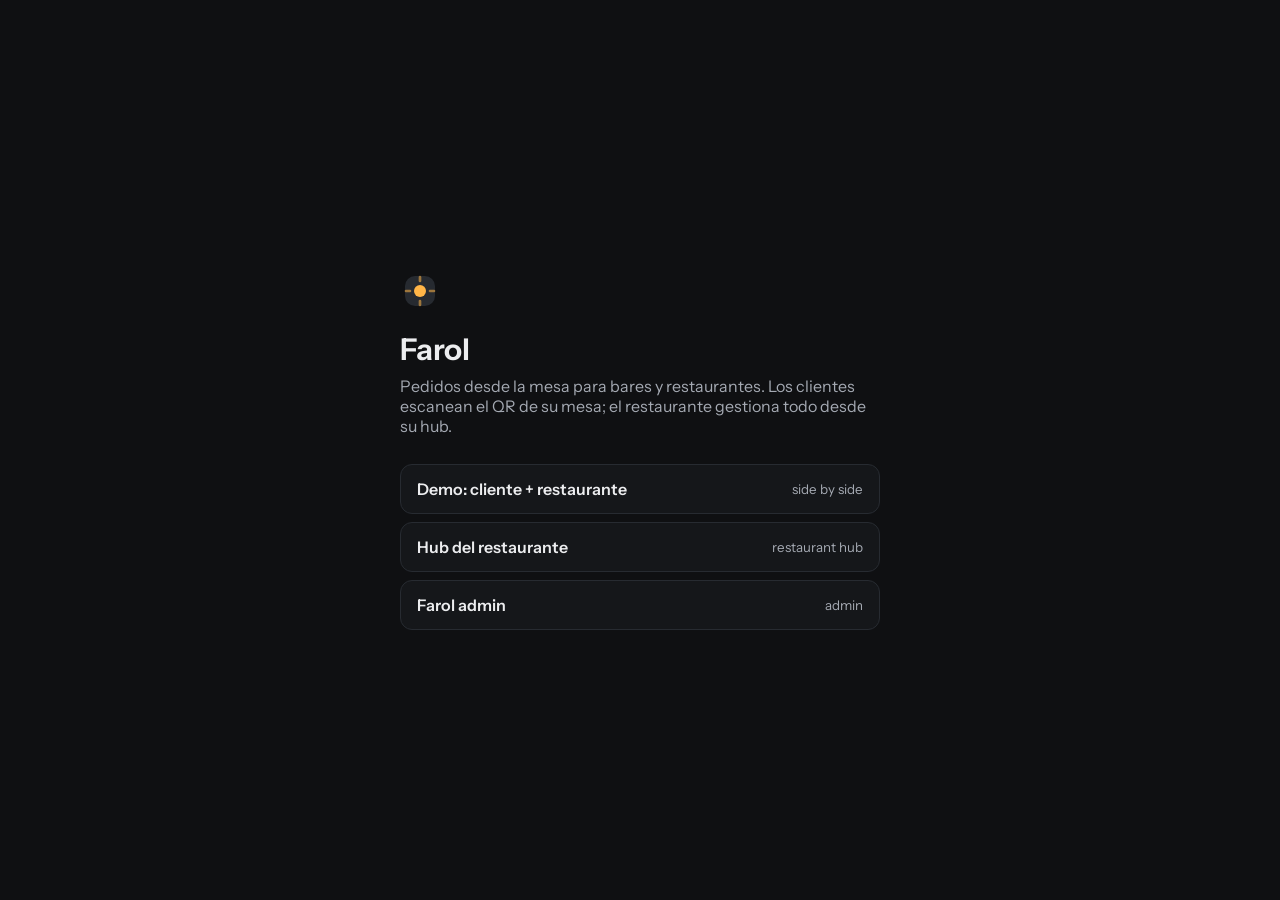
==== commit ee8b2a6e: "Pedidos demo: steadier printer page, page language set before load, admin sign-up Co-Authored-By: Cl" ====
--- a/pedidos/index.html
+++ b/pedidos/index.html
@@ -4,7 +4,7 @@
 <meta charset="utf-8">
 <meta name="google" content="notranslate"><meta name="viewport" content="width=device-width, initial-scale=1">
 <meta name="robots" content="noindex">
-<title>Farol · Pedidos desde la mesa</title>
+<title>Farol · Demo pedidos</title>
 <link rel="preconnect" href="https://fonts.googleapis.com"><link rel="preconnect" href="https://fonts.gstatic.com" crossorigin>
 <link href="https://fonts.googleapis.com/css2?family=Archivo:wdth,wght@62..125,400..800&family=Bricolage+Grotesque:opsz,wght@12..96,500..800&family=Instrument+Sans:wdth,wght@75..100,400..700&display=swap" rel="stylesheet">
 <link rel="stylesheet" href="assets/css/app.css">
@@ -26,11 +26,11 @@
 <main class="home"><div class="home-card">
   <svg width="40" height="40" viewBox="0 0 24 24" aria-hidden="true"><rect x="3" y="3" width="18" height="18" rx="6" fill="#262A30"/><circle cx="12" cy="12" r="3.6" fill="#FFB547"/><path d="M12 3.6v2.4M12 18v2.4M3.6 12H6M18 12h2.4" stroke="#FFB547" stroke-width="1.6" stroke-linecap="round" opacity=".55"/></svg>
   <h1>Farol</h1>
-  <p>Los clientes piden desde la mesa con un QR. El restaurante acepta en su hub y la comanda sale por la impresora.</p>
+  <p>Pedidos desde la mesa para bares y restaurantes. Los clientes escanean el QR de su mesa; el restaurante gestiona todo desde su hub.</p>
   <ul>
-    <li><a href="demo.html">Probar la demo <small>cliente + restaurante, sin registrarse</small></a></li>
-    <li><a href="hub.html">Hub del restaurante <small>entrar</small></a></li>
-    <li><a href="admin.html">Farol admin <small>crear restaurantes</small></a></li>
+    <li><a href="demo.html">Demo: cliente + restaurante <small>side by side</small></a></li>
+    <li><a href="hub.html">Hub del restaurante <small>restaurant hub</small></a></li>
+    <li><a href="admin.html">Farol admin <small>admin</small></a></li>
   </ul>
 </div></main>
 </body>
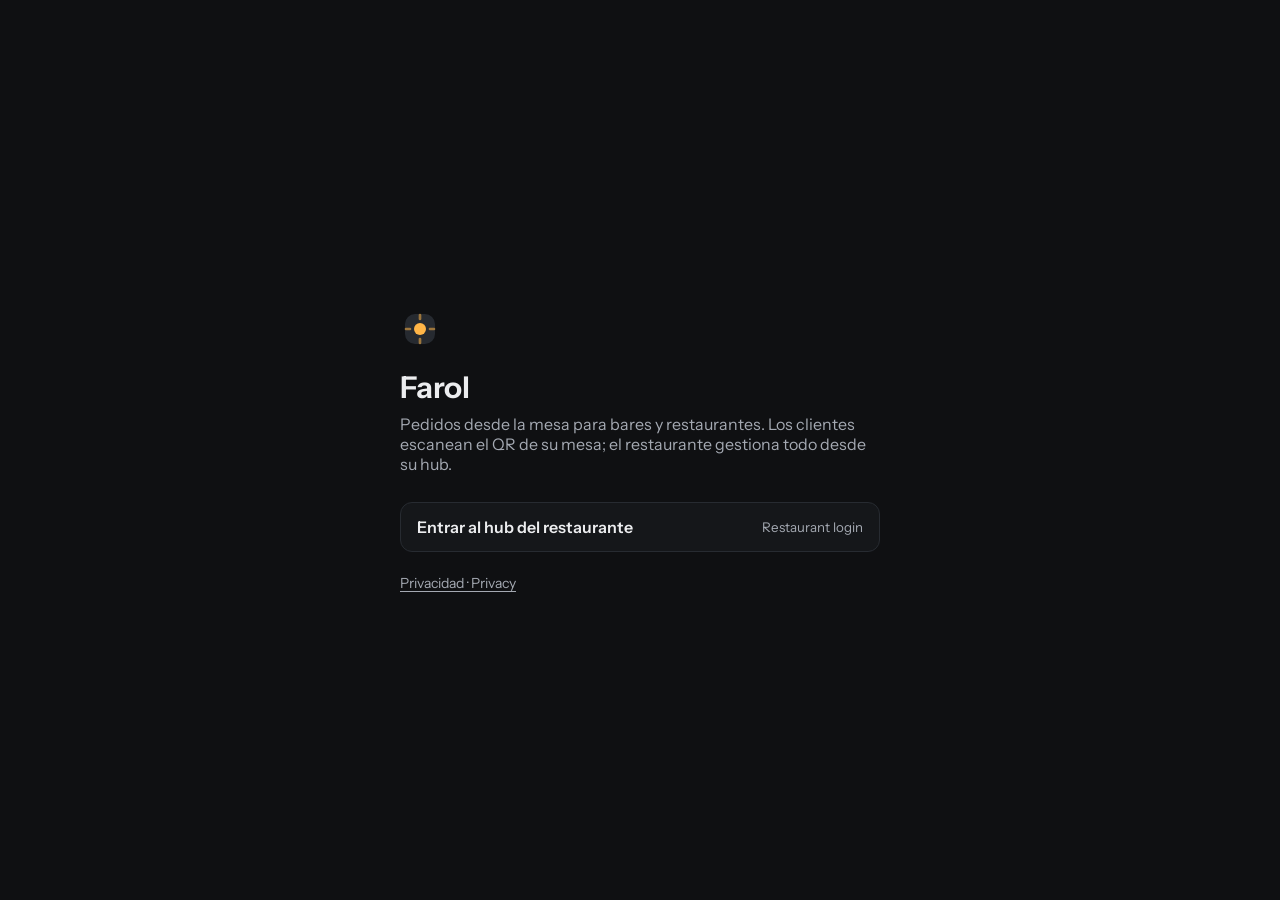
==== commit 332b316c: "Sync pedidos demo: privacy page Co-Authored-By: Claude Opus 5.5 <noreply@anthropic.com> Claude-Sessi" ====
--- a/pedidos/index.html
+++ b/pedidos/index.html
@@ -3,11 +3,10 @@
 <head>
 <meta charset="utf-8">
 <meta name="google" content="notranslate"><meta name="viewport" content="width=device-width, initial-scale=1">
-<meta name="robots" content="noindex">
-<title>Farol · Demo pedidos</title>
+<title>Farol · Pedidos desde la mesa</title>
 <link rel="preconnect" href="https://fonts.googleapis.com"><link rel="preconnect" href="https://fonts.gstatic.com" crossorigin>
 <link href="https://fonts.googleapis.com/css2?family=Archivo:wdth,wght@62..125,400..800&family=Bricolage+Grotesque:opsz,wght@12..96,500..800&family=Instrument+Sans:wdth,wght@75..100,400..700&display=swap" rel="stylesheet">
-<link rel="stylesheet" href="assets/css/app.css">
+<link rel="stylesheet" href="assets/css/app.css?v=202610301029">
 <style>
   :root { --g-bg: #0F1012; --g-card: #15171A; --g-line: #272B31; --g-text: #ECEDEF; --g-text-2: #A4A9B2; --g-lamp: #FFB547; }
   body { background: var(--g-bg); color: var(--g-text); font-family: 'Instrument Sans', system-ui, sans-serif; }
@@ -20,6 +19,8 @@
     border: 1px solid var(--g-line); border-radius: 12px; color: var(--g-text); text-decoration: none; font-weight: 600; }
   .home a small { font-weight: 400; color: var(--g-text-2); }
   .home a:hover { border-color: var(--g-lamp); }
+  .home .home-foot { margin-top: 22px; font-size: 14px; }
+  .home a.plain { display: inline; padding: 0; background: none; border: 0; color: var(--g-text-2); font-weight: 400; text-decoration: underline; text-underline-offset: 3px; }
 </style>
 </head>
 <body>
@@ -28,10 +29,9 @@
   <h1>Farol</h1>
   <p>Pedidos desde la mesa para bares y restaurantes. Los clientes escanean el QR de su mesa; el restaurante gestiona todo desde su hub.</p>
   <ul>
-    <li><a href="demo.html">Demo: cliente + restaurante <small>side by side</small></a></li>
-    <li><a href="hub.html">Hub del restaurante <small>restaurant hub</small></a></li>
-    <li><a href="admin.html">Farol admin <small>admin</small></a></li>
+    <li><a href="hub.html">Entrar al hub del restaurante <small>Restaurant login</small></a></li>
   </ul>
+  <p class="home-foot"><a class="plain" href="privacy.html">Privacidad · Privacy</a></p>
 </div></main>
 </body>
 </html>
--- a/pedidos/assets/css/app.css
+++ b/pedidos/assets/css/app.css
@@ -43,149 +43,219 @@
 @media (prefers-reduced-motion: reduce) { *, *::before, *::after { animation: none !important; transition: none !important; scroll-behavior: auto !important; } }
 
 /* =====================================================================
-   Customer menu
+   Customer menu — what guests see after scanning the table QR.
+   Layout: cover-photo hero → sticky category chips → house favourites strip → dish rows with photos.
+   Each restaurant picks a style (tasca / moderno / noche) and its own accent colour.
    ===================================================================== */
 .ord {
-  --accent: #2F5D50; --o-bg: #FFFFFF; --o-ink: #1D2433; --o-ink-2: #5A6272; --o-line: #ECEDEF; --o-soft: #F5F6F7;
+  --accent: #C8553D;
+  --o-bg: #F6F1E7; --o-surface: #FFFDF8; --o-ink: #1E1C1A; --o-ink-2: #6E665C; --o-line: #E5DCCB; --o-soft: #EFE6D6;
+  --o-display: 'Fraunces', Georgia, 'Times New Roman', serif; --o-body: 'Inter', system-ui, -apple-system, 'Segoe UI', sans-serif;
+  --o-on-accent: #fff; --o-radius: 14px;
   position: relative; height: 100%; display: flex; flex-direction: column; overflow: hidden; transform: translateZ(0);
-  background: var(--o-bg); color: var(--o-ink); font-size: 16px; line-height: 1.45;
-}
-@media (prefers-color-scheme: dark) {
-  :root:not([data-theme="light"]) .ord { --o-bg: #121418; --o-ink: #ECEEF1; --o-ink-2: #A3A9B4; --o-line: #262A31; --o-soft: #1C1F25; }
-}
-:root[data-theme="dark"] .ord { --o-bg: #121418; --o-ink: #ECEEF1; --o-ink-2: #A3A9B4; --o-line: #262A31; --o-soft: #1C1F25; }
-
-.o-head { display: flex; align-items: center; justify-content: space-between; gap: 12px; padding: 14px 16px 10px; background: var(--o-bg); }
-.o-brand { display: flex; align-items: center; gap: 12px; min-width: 0; }
-.o-logo { width: 44px; height: 44px; border-radius: 50%; object-fit: cover; }
-.o-name { font-family: var(--display); font-weight: 700; font-size: 1.55rem; line-height: 1.05; margin: 0; letter-spacing: -0.01em; }
-.o-table { display: inline-flex; margin-top: 4px; font-size: .85rem; font-weight: 600; color: var(--accent); }
-.o-lang { display: inline-flex; border: 1px solid var(--o-line); border-radius: 999px; padding: 2px; }
-.o-lang button { border: 0; background: none; padding: 4px 10px; border-radius: 999px; font-size: .8rem; font-weight: 700; color: var(--o-ink-2); }
+  background: var(--o-bg); color: var(--o-ink); font-family: var(--o-body); font-size: 16px; line-height: 1.45; color-scheme: light;
+}
+.ord.theme-moderno {
+  --o-bg: #FFFFFF; --o-surface: #FFFFFF; --o-ink: #15171A; --o-ink-2: #5E646E; --o-line: #ECEEF1; --o-soft: #F4F5F7;
+  --o-display: 'Instrument Sans', system-ui, sans-serif; --o-body: 'Instrument Sans', system-ui, sans-serif;
+}
+.ord.theme-noche {
+  --o-bg: #141210; --o-surface: #1C1915; --o-ink: #F2EBDD; --o-ink-2: #A89E8E; --o-line: #2E2923; --o-soft: #25211C;
+  color-scheme: dark;
+}
+
+.o-scroll { flex: 1; overflow-y: auto; overscroll-behavior: contain; scroll-behavior: smooth; padding-bottom: 104px; }
+
+/* hero */
+.o-hero { position: relative; display: flex; flex-direction: column; justify-content: space-between; min-height: 132px; padding: 14px 18px 20px; }
+.o-hero.has-cover { min-height: 300px; color: #fff; }
+.o-hero-img { position: absolute; inset: 0; width: 100%; height: 100%; object-fit: cover; }
+.o-hero.has-cover::after { content: ''; position: absolute; inset: 0; background: linear-gradient(180deg, rgba(0,0,0,.35) 0%, rgba(0,0,0,0) 30%, rgba(0,0,0,.15) 55%, rgba(0,0,0,.72) 100%); }
+.o-hero-top, .o-hero-body { position: relative; z-index: 1; }
+.o-hero-top { display: flex; align-items: center; justify-content: space-between; gap: 12px; }
+.o-chip { display: inline-flex; align-items: center; height: 30px; padding: 0 12px; border-radius: 999px; font-size: .85rem; font-weight: 600;
+  background: var(--o-surface); color: var(--o-ink); box-shadow: 0 1px 2px rgba(0,0,0,.12); }
+.o-hero-body { margin-top: 22px; }
+.o-logo { width: 52px; height: 52px; border-radius: 50%; object-fit: cover; margin-bottom: 10px; border: 2px solid rgba(255,255,255,.85); }
+.o-name { margin: 0; font-family: var(--o-display); font-weight: 600; font-size: 2.6rem; line-height: 1; letter-spacing: -0.015em; text-wrap: balance; }
+.o-hero.has-cover .o-name { text-shadow: 0 2px 18px rgba(0,0,0,.35); }
+.o-statusline { display: flex; align-items: center; gap: 8px; margin: 10px 0 0; font-size: .92rem; font-weight: 500; opacity: .92; }
+.o-dot { width: 8px; height: 8px; border-radius: 50%; background: currentColor; opacity: .55; }
+.o-dot.is-on { background: #4ADE80; opacity: 1; box-shadow: 0 0 0 3px rgba(74, 222, 128, .25); }
+.o-lang { display: inline-flex; padding: 3px; border-radius: 999px; background: rgba(255,255,255,.92); box-shadow: 0 1px 2px rgba(0,0,0,.12); }
+.o-hero:not(.has-cover) .o-lang, .o-head .o-lang { background: var(--o-soft); box-shadow: none; }
+.o-lang button { border: 0; background: none; padding: 4px 10px; border-radius: 999px; font-size: .78rem; font-weight: 700; color: #6b6b6b; }
 .o-lang button.is-on { background: var(--o-ink); color: var(--o-bg); }
-
-.o-cats { display: flex; gap: 6px; overflow-x: auto; padding: 4px 16px 10px; border-bottom: 1px solid var(--o-line); scrollbar-width: none; }
+.ord.theme-noche .o-lang { background: rgba(20, 18, 16, .88); }
+.ord.theme-noche .o-lang button { color: var(--o-ink-2); }
+.ord.theme-noche .o-chip { background: rgba(20, 18, 16, .88); }
+.o-head { display: flex; align-items: center; justify-content: space-between; gap: 12px; padding: 14px 18px; border-bottom: 1px solid var(--o-line); }
+.o-head-name { font-family: var(--o-display); font-weight: 600; font-size: 1.25rem; }
+
+.o-welcome { margin: 18px 18px 0; color: var(--o-ink-2); font-size: .98rem; max-width: 60ch; }
+.o-notice { margin: 14px 18px 0; padding: 12px 14px; border-radius: 12px; background: color-mix(in srgb, var(--accent) 12%, var(--o-surface)); color: var(--o-ink); font-weight: 500; }
+.o-mine { display: grid; gap: 8px; margin: 14px 18px 0; }
+.o-mine-row { display: flex; justify-content: space-between; align-items: center; padding: 12px 14px; border-radius: 12px; border: 1px solid var(--o-line);
+  background: var(--o-surface); color: var(--o-ink); font-size: .95rem; }
+.o-mine-go { color: var(--accent); font-weight: 600; }
+
+/* sticky category chips */
+.o-cats { position: sticky; top: 0; z-index: 5; display: flex; gap: 6px; overflow-x: auto; padding: 12px 18px; margin-top: 10px; scrollbar-width: none;
+  background: color-mix(in srgb, var(--o-bg) 92%, transparent); backdrop-filter: blur(10px); -webkit-backdrop-filter: blur(10px); border-bottom: 1px solid var(--o-line); }
 .o-cats::-webkit-scrollbar { display: none; }
-.o-cats a { flex: none; text-decoration: none; color: var(--o-ink-2); font-weight: 600; font-size: .92rem; padding: 6px 12px; border-radius: 999px; background: var(--o-soft); }
-.o-cats a.is-on { background: var(--accent); color: #fff; }
-
-.o-scroll { flex: 1; overflow-y: auto; overscroll-behavior: contain; scroll-behavior: smooth; padding-bottom: 24px; }
-.o-notice { margin: 12px 16px 0; padding: 12px 14px; border-radius: var(--r); background: #FFF4DB; color: #6B4A00; font-weight: 500; }
-.o-welcome { margin: 14px 16px 0; color: var(--o-ink-2); max-width: 60ch; }
-.o-section { padding: 6px 0 4px; scroll-margin-top: 8px; }
-.o-cat-title { font-family: var(--display); font-weight: 700; font-size: 1.3rem; margin: 18px 16px 4px; letter-spacing: -0.01em; }
-.o-items { list-style: none; margin: 0; padding: 0; }
-.o-item { width: 100%; display: flex; justify-content: space-between; gap: 14px; text-align: left; background: none; border: 0;
-  border-bottom: 1px solid var(--o-line); padding: 14px 16px; }
+.o-cats a { flex: none; height: 34px; display: inline-flex; align-items: center; padding: 0 14px; border-radius: 999px; text-decoration: none;
+  font-size: .9rem; font-weight: 600; color: var(--o-ink-2); background: var(--o-soft); }
+.o-cats a.is-on { background: var(--o-ink); color: var(--o-bg); }
+
+.o-cat-title { margin: 26px 18px 6px; font-family: var(--o-display); font-weight: 600; font-size: 1.5rem; letter-spacing: -0.01em; }
+
+/* house favourites */
+.o-picks-row { display: flex; gap: 12px; overflow-x: auto; padding: 6px 18px 4px; scrollbar-width: none; }
+.o-picks-row::after { content: ''; flex: none; width: 6px; }
+.o-picks-row::-webkit-scrollbar { display: none; }
+.o-pick { flex: none; width: 156px; display: flex; flex-direction: column; gap: 2px; padding: 0; border: 0; background: none; text-align: left; color: var(--o-ink); }
+.o-pick-media { position: relative; display: block; width: 156px; height: 156px; margin-bottom: 8px; border-radius: var(--o-radius); overflow: hidden; background: var(--o-soft); }
+.o-pick-media img { width: 100%; height: 100%; object-fit: cover; transition: transform .4s; }
+.o-pick:active .o-pick-media img { transform: scale(1.03); }
+.o-pick-name { font-weight: 600; font-size: .95rem; line-height: 1.25; }
+.o-pick-price { color: var(--o-ink-2); font-size: .9rem; font-variant-numeric: tabular-nums; }
+
+/* dish rows */
+.o-items { list-style: none; margin: 0; padding: 0 18px; }
+.o-item { width: 100%; display: flex; align-items: center; justify-content: space-between; gap: 16px; padding: 16px 0; border: 0; border-bottom: 1px solid var(--o-line);
+  background: none; color: var(--o-ink); text-align: left; }
 .o-items li:last-child .o-item { border-bottom: 0; }
-.o-item:active { background: var(--o-soft); }
-.o-item-text { display: flex; flex-direction: column; gap: 3px; min-width: 0; }
-.o-item-name { font-weight: 600; font-size: 1.02rem; }
+.o-item-text { display: flex; flex-direction: column; gap: 4px; min-width: 0; flex: 1; }
+.o-item-name { font-weight: 600; font-size: 1.04rem; line-height: 1.3; }
 .o-item-desc { color: var(--o-ink-2); font-size: .9rem; display: -webkit-box; -webkit-line-clamp: 2; -webkit-box-orient: vertical; overflow: hidden; }
-.o-item-side { display: flex; flex-direction: column; align-items: flex-end; gap: 6px; flex: none; }
-.o-item-img { width: 76px; height: 76px; border-radius: var(--r); object-fit: cover; }
-.o-item-price { font-weight: 600; font-variant-numeric: tabular-nums; white-space: nowrap; }
-.o-item.is-out .o-item-name, .o-item.is-out .o-item-desc { opacity: .5; }
+.o-item-meta { display: flex; align-items: center; gap: 10px; margin-top: 2px; }
+.o-item-price { font-weight: 600; font-size: .98rem; font-variant-numeric: tabular-nums; }
+.o-item-allergens { font-size: .8rem; letter-spacing: 1px; opacity: .85; }
+.o-item-media { position: relative; flex: none; width: 104px; height: 104px; border-radius: var(--o-radius); overflow: hidden; background: var(--o-soft); }
+.o-item-media img { width: 100%; height: 100%; object-fit: cover; }
+.o-add { position: absolute; right: 8px; bottom: 8px; width: 32px; height: 32px; display: grid; place-items: center; border-radius: 50%;
+  background: var(--o-surface); color: var(--o-ink); font-size: 1.25rem; font-weight: 500; line-height: 1; box-shadow: 0 2px 8px rgba(0,0,0,.18); }
+.o-add.is-solo { position: static; flex: none; width: 36px; height: 36px; border: 1px solid var(--o-line); box-shadow: none; }
+.o-add.has-qty { background: var(--accent); color: var(--o-on-accent); font-size: .95rem; font-weight: 700; border-color: transparent; }
+.o-item.is-out .o-item-name, .o-item.is-out .o-item-desc, .o-item.is-out .o-item-media { opacity: .45; }
 .o-item.is-out .o-item-price { color: #B3261E; font-size: .85rem; }
 
-.o-allergens { list-style: none; display: flex; flex-wrap: wrap; gap: 4px; margin: 6px 0 0; padding: 0; }
-.o-allergens li { display: inline-flex; align-items: center; gap: 3px; font-size: .78rem; padding: 2px 7px 2px 5px; border-radius: 999px; background: var(--o-soft); color: var(--o-ink-2); }
-.o-allergens.is-small li { font-size: .72rem; padding: 1px 6px 1px 4px; }
-
-.o-mine { margin: 12px 16px 0; padding: 10px 12px; border: 1px solid var(--o-line); border-radius: var(--r); }
-.o-mine .o-h3 { margin: 0 0 6px; }
-.o-mine-row { display: flex; justify-content: space-between; width: 100%; padding: 8px 0; border: 0; border-top: 1px solid var(--o-line); background: none; font-weight: 600; }
-.o-mine-row:first-of-type { border-top: 0; }
-.o-h3 { font-size: 1rem; font-weight: 700; margin: 18px 0 6px; }
-.o-foot { padding: 20px 16px 8px; text-align: center; }
-
-.o-bar { display: flex; gap: 8px; padding: 10px 12px calc(10px + env(safe-area-inset-bottom)); border-top: 1px solid var(--o-line); background: var(--o-bg); }
+.o-foot { display: grid; justify-items: center; gap: 6px; padding: 30px 18px 10px; text-align: center; }
+.o-made { margin: 0; font-size: .82rem; color: var(--o-ink-2); }
+.o-privacy-note { margin: 6px 0 10px; line-height: 1.45; }
+.o-privacy-note a, .o-foot a.o-link { color: inherit; text-decoration: underline; text-underline-offset: 2px; }
+
+/* bottom bar */
+.o-bar { position: absolute; left: 0; right: 0; bottom: 0; z-index: 10; display: flex; gap: 10px; padding: 12px 14px calc(14px + env(safe-area-inset-bottom, 0px));
+  background: linear-gradient(180deg, transparent, color-mix(in srgb, var(--o-bg) 85%, transparent) 35%); pointer-events: none; }
+.o-bar > * { pointer-events: auto; }
 .o-bar:empty { display: none; }
-.o-bar-cart { justify-content: space-between; }
-.o-bar-count { min-width: 26px; height: 26px; border-radius: 999px; background: rgba(255,255,255,.22); display: inline-grid; place-items: center; font-size: .85rem; }
-
-.o-btn { display: inline-flex; align-items: center; justify-content: center; gap: 10px; min-height: 48px; padding: 0 18px; border-radius: var(--r);
-  border: 1px solid var(--o-line); background: var(--o-bg); color: var(--o-ink); font-weight: 600; text-decoration: none; }
-.o-btn:disabled { opacity: .55; cursor: not-allowed; }
-.o-btn-primary { background: var(--accent); border-color: var(--accent); color: #fff; }
+.o-bar-cart { justify-content: space-between; box-shadow: 0 10px 28px -6px color-mix(in srgb, var(--accent) 60%, transparent); }
+.o-bar-count { min-width: 26px; height: 26px; border-radius: 999px; background: rgba(255,255,255,.25); display: inline-grid; place-items: center; font-size: .85rem; }
+
+/* buttons */
+.o-btn { display: inline-flex; align-items: center; justify-content: center; gap: 10px; min-height: 52px; padding: 0 20px; border-radius: 999px;
+  border: 1px solid var(--o-line); background: var(--o-surface); color: var(--o-ink); font-weight: 600; font-size: 1rem; text-decoration: none; }
+.o-btn:disabled { opacity: .5; cursor: not-allowed; }
+.o-btn-primary { background: var(--accent); border-color: var(--accent); color: var(--o-on-accent); }
 .o-btn-quiet { background: var(--o-soft); border-color: transparent; }
-.o-btn-big { flex-direction: column; gap: 6px; min-height: 96px; font-size: 1rem; }
+.o-btn-float { background: var(--o-surface); box-shadow: 0 6px 20px -6px rgba(0,0,0,.25); }
+.o-btn-big { flex-direction: column; gap: 6px; min-height: 104px; border-radius: 18px; font-size: 1rem; }
 .o-btn-big span { font-size: 1.8rem; }
 .o-grow { flex: 1; }
 .o-wide { width: 100%; }
-.o-link { background: none; border: 0; padding: 0; color: var(--accent); font-weight: 600; font-size: .9rem; text-decoration: underline; text-underline-offset: 3px; }
+.o-link { background: none; border: 0; padding: 0; color: var(--o-ink); font-weight: 600; font-size: .9rem; text-decoration: underline; text-decoration-color: var(--o-line); text-underline-offset: 4px; }
 .o-muted { color: var(--o-ink-2); }
 .o-small { font-size: .86rem; }
 .o-error { color: #B3261E; font-weight: 600; }
 
-.o-sheet-wrap { position: fixed; inset: 0; background: rgba(10, 12, 16, .45); display: flex; align-items: flex-end; justify-content: center; z-index: 20;
-  animation: o-fade .15s ease-out; }
-.o-sheet { position: relative; width: 100%; max-width: 560px; max-height: 88%; overflow-y: auto; background: var(--o-bg); color: var(--o-ink);
-  border-radius: 20px 20px 0 0; padding: 22px 18px calc(18px + env(safe-area-inset-bottom)); animation: o-up .22s cubic-bezier(.2,.8,.2,1); outline: none; }
-.o-sheet.is-tall { max-height: 94%; }
-.o-sheet-close { position: absolute; top: 10px; right: 10px; width: 40px; height: 40px; border-radius: 50%; border: 0; background: var(--o-soft); font-size: 1.5rem; line-height: 1; z-index: 2; }
-.o-sheet-img { width: calc(100% + 36px); margin: -22px -18px 14px; aspect-ratio: 16 / 10; object-fit: cover; display: block; border-radius: 20px 20px 0 0; }
-.o-sheet-title { font-family: var(--display); font-size: 1.45rem; line-height: 1.15; margin: 0 44px 6px 0; }
-.o-sheet-desc { color: var(--o-ink-2); margin: 0 0 8px; }
-.o-group { border: 0; padding: 0; margin: 18px 0 0; }
-.o-group legend { display: flex; align-items: baseline; justify-content: space-between; width: 100%; font-weight: 700; padding: 0 0 6px; }
-.o-group legend small { font-weight: 600; font-size: .78rem; color: var(--o-ink-2); }
+/* sheets */
+.o-sheet-wrap { position: fixed; inset: 0; z-index: 20; display: flex; align-items: flex-end; justify-content: center; background: rgba(12, 10, 8, .5); animation: o-fade .15s ease-out; }
+.o-sheet { position: relative; width: 100%; max-width: 560px; max-height: 90%; overflow-y: auto; outline: none; padding: 24px 20px calc(20px + env(safe-area-inset-bottom, 0px));
+  background: var(--o-bg); color: var(--o-ink); border-radius: 24px 24px 0 0; animation: o-up .24s cubic-bezier(.2, .8, .2, 1); }
+.o-sheet.is-tall { max-height: 95%; }
+.o-sheet-close { position: absolute; top: 12px; right: 12px; z-index: 2; width: 38px; height: 38px; border: 0; border-radius: 50%;
+  background: color-mix(in srgb, var(--o-surface) 90%, transparent); color: var(--o-ink); font-size: 1.5rem; line-height: 1; box-shadow: 0 1px 4px rgba(0,0,0,.15); }
+.o-sheet-img { display: block; width: calc(100% + 40px); max-width: none; margin: -24px -20px 18px; aspect-ratio: 4 / 3; object-fit: cover; border-radius: 24px 24px 0 0; }
+.o-sheet-title { margin: 0 44px 2px 0; font-family: var(--o-display); font-weight: 600; font-size: 1.7rem; line-height: 1.15; letter-spacing: -0.01em; }
+.o-sheet-price { margin: 0 0 10px; font-size: 1.05rem; font-weight: 600; color: var(--accent); font-variant-numeric: tabular-nums; }
+.o-sheet-desc { margin: 0 0 10px; color: var(--o-ink-2); }
+.o-group { border: 0; padding: 0; margin: 22px 0 0; }
+.o-group legend { display: flex; align-items: baseline; justify-content: space-between; width: 100%; padding: 0 0 8px; font-weight: 700; }
+.o-group legend small { font-size: .78rem; font-weight: 600; color: var(--o-ink-2); }
 .o-group legend small.is-req { color: var(--accent); }
-.o-choice { display: flex; align-items: center; gap: 12px; padding: 12px 2px; border-bottom: 1px solid var(--o-line); }
-.o-choice input { width: 22px; height: 22px; accent-color: var(--accent); flex: none; }
+.o-choice { display: flex; align-items: center; gap: 12px; padding: 13px 14px; margin-bottom: 6px; border: 1px solid var(--o-line); border-radius: 12px; background: var(--o-surface); cursor: pointer; }
+.o-choice:has(input:checked) { border-color: var(--accent); box-shadow: inset 0 0 0 1px var(--accent); }
+.o-choice input { flex: none; width: 20px; height: 20px; accent-color: var(--accent); }
 .o-choice-name { flex: 1; }
 .o-choice-price { color: var(--o-ink-2); font-variant-numeric: tabular-nums; }
-.o-field { display: block; margin-top: 16px; }
-.o-field span { display: block; font-weight: 600; font-size: .9rem; margin-bottom: 6px; }
-.o-field textarea, .o-field input { width: 100%; border: 1px solid var(--o-line); border-radius: var(--r); padding: 12px; background: var(--o-soft); resize: vertical; }
-.o-sheet-actions { display: flex; gap: 12px; margin-top: 18px; position: sticky; bottom: -18px; background: var(--o-bg); padding: 10px 0 0; }
-.o-stepper { display: inline-flex; align-items: center; border: 1px solid var(--o-line); border-radius: var(--r); }
-.o-stepper button { width: 44px; height: 46px; border: 0; background: none; font-size: 1.3rem; }
+.o-field { display: block; margin-top: 18px; }
+.o-field span { display: block; margin-bottom: 6px; font-size: .9rem; font-weight: 600; }
+.o-field textarea, .o-field input { width: 100%; padding: 12px 14px; border: 1px solid var(--o-line); border-radius: 12px; background: var(--o-surface); color: var(--o-ink); resize: vertical; }
+.o-sheet-actions { position: sticky; bottom: -20px; display: flex; gap: 12px; margin: 20px -20px -20px; padding: 14px 20px calc(16px + env(safe-area-inset-bottom, 0px));
+  background: var(--o-bg); border-top: 1px solid var(--o-line); }
+.o-stepper { display: inline-flex; align-items: center; border: 1px solid var(--o-line); border-radius: 999px; background: var(--o-surface); }
+.o-stepper button { width: 46px; height: 50px; border: 0; background: none; color: var(--o-ink); font-size: 1.35rem; }
 .o-stepper button:disabled { opacity: .3; }
-.o-stepper span { min-width: 24px; text-align: center; font-weight: 700; font-variant-numeric: tabular-nums; }
-
-.o-cart { list-style: none; margin: 8px 0 0; padding: 0; }
+.o-stepper span { min-width: 22px; text-align: center; font-weight: 700; font-variant-numeric: tabular-nums; }
+
+.o-allergens { list-style: none; display: flex; flex-wrap: wrap; gap: 6px; margin: 4px 0 0; padding: 0; }
+.o-allergens li { display: inline-flex; align-items: center; gap: 4px; padding: 3px 9px 3px 7px; border-radius: 999px; background: var(--o-soft); color: var(--o-ink-2); font-size: .8rem; }
+.o-allergen-legend { list-style: none; display: grid; grid-template-columns: 1fr 1fr; gap: 8px 12px; padding: 0; }
+.o-allergen-legend li { display: flex; gap: 8px; }
+.o-h3 { margin: 20px 0 6px; font-size: 1rem; font-weight: 700; }
+
+.o-cart { list-style: none; margin: 10px 0 0; padding: 0; }
 .o-cart-line { display: flex; justify-content: space-between; gap: 12px; padding: 14px 0; border-bottom: 1px solid var(--o-line); }
-.o-cart-line.is-bad { background: #FDECEA; margin: 0 -18px; padding: 14px 18px; }
+.o-cart-line.is-bad { margin: 0 -20px; padding: 14px 20px; background: #FDECEA; }
 .o-cart-name { font-weight: 600; }
 .o-cart-opts, .o-cart-note { font-size: .88rem; color: var(--o-ink-2); }
 .o-cart-links { display: flex; gap: 16px; margin-top: 6px; }
 .o-cart-side { display: flex; flex-direction: column; align-items: flex-end; gap: 8px; }
-.o-cart-side .o-stepper button { width: 36px; height: 36px; }
+.o-cart-side .o-stepper button { width: 36px; height: 36px; font-size: 1.15rem; }
 .o-cart-price { font-weight: 600; font-variant-numeric: tabular-nums; }
 .o-tag-bad { color: #B3261E; font-size: .8rem; }
 
-.o-status { padding: 16px; max-width: 560px; margin: 0 auto; }
-.o-status-card { display: flex; gap: 16px; align-items: center; padding: 18px; border-radius: var(--r-lg); background: var(--o-soft); }
-.o-status-card.is-accepted { background: #E3EFFA; color: #0E3D66; }
-.o-status-card.is-ready { background: #E2F4EA; color: #0D4A2E; }
-.o-status-card.is-completed { background: var(--o-soft); }
-.o-status-card.is-declined { background: #FDECEA; color: #7A1A12; }
-.o-status-card.is-pending { background: #FFF4DB; color: #5C3F00; }
-.o-status-no { font-family: var(--display); font-size: 2.6rem; font-weight: 800; line-height: 1; display: flex; flex-direction: column; }
-.o-status-no small { font-family: var(--font); font-size: .75rem; font-weight: 600; opacity: .8; }
+/* order status */
+.o-status { max-width: 560px; margin: 0 auto; padding: 18px; }
+.o-status-card { display: flex; align-items: center; gap: 16px; padding: 20px; border-radius: 18px; background: var(--o-surface); border: 1px solid var(--o-line); }
+.o-status-card.is-pending { background: #FFF4DB; color: #5C3F00; border-color: transparent; }
+.o-status-card.is-accepted { background: #E3EFFA; color: #0E3D66; border-color: transparent; }
+.o-status-card.is-ready { background: #E2F4EA; color: #0D4A2E; border-color: transparent; }
+.o-status-card.is-declined { background: #FDECEA; color: #7A1A12; border-color: transparent; }
+.o-status-no { display: flex; flex-direction: column; font-family: var(--o-display); font-size: 2.8rem; font-weight: 600; line-height: 1; }
+.o-status-no small { font-family: var(--o-body); font-size: .75rem; font-weight: 600; opacity: .8; }
 .o-status-text { display: flex; flex-direction: column; gap: 2px; }
 .o-status-text strong { font-size: 1.15rem; }
-.o-steps { list-style: none; display: flex; justify-content: space-between; padding: 0; margin: 18px 4px 6px; position: relative; }
+.o-steps { position: relative; list-style: none; display: flex; justify-content: space-between; margin: 20px 4px 8px; padding: 0; }
 .o-steps::before { content: ''; position: absolute; left: 10px; right: 10px; top: 9px; height: 2px; background: var(--o-line); }
-.o-steps li { display: flex; flex-direction: column; align-items: center; gap: 6px; font-size: .78rem; color: var(--o-ink-2); position: relative; flex: 1; }
+.o-steps li { position: relative; flex: 1; display: flex; flex-direction: column; align-items: center; gap: 6px; font-size: .78rem; color: var(--o-ink-2); }
 .o-step-dot { width: 20px; height: 20px; border-radius: 50%; background: var(--o-bg); border: 2px solid var(--o-line); }
 .o-steps li.is-done .o-step-dot { background: var(--accent); border-color: var(--accent); }
 .o-steps li.is-now .o-step-dot { border-color: var(--accent); box-shadow: 0 0 0 5px color-mix(in srgb, var(--accent) 20%, transparent); }
 .o-steps li.is-now { color: var(--o-ink); font-weight: 700; }
-.o-status-lines { list-style: none; padding: 0; margin: 14px 0; }
-.o-status-lines li { display: flex; justify-content: space-between; gap: 12px; padding: 8px 0; border-bottom: 1px solid var(--o-line); }
+.o-status-lines { list-style: none; margin: 14px 0; padding: 0; }
+.o-status-lines li { display: flex; justify-content: space-between; gap: 12px; padding: 9px 0; border-bottom: 1px solid var(--o-line); }
 .o-status-lines li small { display: block; color: var(--o-ink-2); }
 .o-status-lines span:last-child { font-variant-numeric: tabular-nums; white-space: nowrap; }
 .o-status-total { font-weight: 700; border-bottom: 0 !important; }
-.o-review { display: flex; align-items: center; justify-content: space-between; gap: 12px; padding: 14px; border: 1px solid var(--o-line); border-radius: var(--r); margin-bottom: 14px; }
+.o-review { display: flex; align-items: center; justify-content: space-between; gap: 12px; margin-bottom: 14px; padding: 16px; border: 1px solid var(--o-line); border-radius: 16px; background: var(--o-surface); }
 .o-review div { display: flex; flex-direction: column; font-size: .92rem; }
 .o-status-actions { display: grid; gap: 10px; }
-.o-help { display: grid; grid-template-columns: 1fr 1fr; gap: 10px; margin-top: 10px; }
-.o-confirm { margin: 14px 0 0; padding: 12px; border-radius: var(--r); background: #E2F4EA; color: #0D4A2E; font-weight: 600; text-align: center; }
-.o-allergen-legend { list-style: none; padding: 0; display: grid; grid-template-columns: 1fr 1fr; gap: 6px 12px; }
-.o-allergen-legend li { display: flex; gap: 8px; }
+.o-help { display: grid; grid-template-columns: 1fr 1fr; gap: 10px; margin-top: 12px; }
+.o-confirm { margin: 14px 0 0; padding: 12px; border-radius: 12px; background: #E2F4EA; color: #0D4A2E; font-weight: 600; text-align: center; }
 .o-fatal { flex: 1; display: grid; place-items: center; padding: 24px; text-align: center; font-weight: 600; }
+
+@media (min-width: 640px) {
+  .ord { align-items: center; }
+  .o-scroll { width: 100%; }
+  .o-hero.has-cover { min-height: 360px; }
+  .o-name { font-size: 3.2rem; }
+  .o-hero, .o-welcome, .o-notice, .o-mine, .o-cats, .o-cat-title, .o-picks-row, .o-items, .o-foot { max-width: 720px; margin-left: auto; margin-right: auto; }
+  .o-hero { max-width: none; }
+  .o-hero-top, .o-hero-body { width: 100%; max-width: 684px; margin-left: auto; margin-right: auto; }
+  .o-bar { max-width: 720px; margin: 0 auto; }
+}
 
 @keyframes o-fade { from { opacity: 0; } }
 @keyframes o-up { from { transform: translateY(40px); opacity: .6; } }
@@ -597,7 +667,7 @@
 .h-login-brand { display: flex; align-items: center; gap: 10px; }
 .h-login-brand .h-wordmark { font-size: 18px; }
 .h-login-links { display: flex; flex-direction: column; align-items: flex-start; gap: 10px; margin-top: 16px; }
-.h-login-foot { display: flex; justify-content: flex-end; margin-top: 18px; padding-top: 14px; border-top: 1px solid var(--line); }
+.h-login-foot { display: flex; justify-content: space-between; align-items: center; margin-top: 18px; padding-top: 14px; border-top: 1px solid var(--line); }
 .h-pick { list-style: none; padding: 0; display: grid; gap: 8px; }
 .h-pick .h-btn { justify-content: flex-start; height: 44px; }
 
@@ -642,3 +712,75 @@
   .h-tickets { right: 8px; bottom: 72px; }
 }
 @media print { .hub { display: none; } }
+
+/* ---------- menu look settings, featured, kitchen mode, offline ---------- */
+.h-themes { display: grid; grid-template-columns: repeat(auto-fit, minmax(190px, 1fr)); gap: 10px; margin: 10px 0 16px; }
+.h-theme { display: flex; align-items: center; gap: 12px; padding: 10px; border: 1px solid var(--line); border-radius: 12px; cursor: pointer; }
+.h-theme:hover { background: var(--hover); }
+.h-theme.is-on { border-color: var(--lamp-line); background: var(--lamp-soft); }
+.h-theme input { position: absolute; opacity: 0; }
+.h-theme:has(input:focus-visible) { outline: 2px solid var(--focus); }
+.h-theme > span:last-child { display: flex; flex-direction: column; gap: 2px; }
+.h-theme small { color: var(--text-3); font-size: 12px; }
+.h-theme-swatch { position: relative; flex: none; width: 52px; height: 52px; border-radius: 10px; display: grid; place-items: center; border: 1px solid rgba(0,0,0,.08); }
+.h-theme-swatch span { font-size: 20px; font-weight: 600; }
+.h-theme-swatch i { position: absolute; right: 6px; bottom: 6px; width: 12px; height: 12px; border-radius: 50%; background: var(--sw); }
+.h-theme-swatch.is-tasca { background: #F6F1E7; color: #1E1C1A; font-family: 'Fraunces', Georgia, serif; }
+.h-theme-swatch.is-moderno { background: #FFFFFF; color: #15171A; }
+.h-theme-swatch.is-noche { background: #141210; color: #F2EBDD; font-family: 'Fraunces', Georgia, serif; }
+.h-cover { display: flex; gap: 14px; align-items: flex-start; }
+.h-cover img, .h-cover .h-photo-empty { flex: none; width: 168px; height: 96px; border-radius: 10px; object-fit: cover; }
+.h-featured { display: flex; flex-direction: column; gap: 4px; margin: 4px 0 12px; }
+.h-tag.is-feat { color: var(--lamp); border-color: var(--lamp-line); }
+.h-offline { display: flex; align-items: center; gap: 8px; padding: 10px 24px; background: var(--bad); color: #fff; font-weight: 600; font-size: 13.5px; }
+
+/* kitchen mode: the board fills the screen with bigger, glanceable cards */
+.hub.is-kitchen { grid-template-columns: minmax(0, 1fr); }
+.hub.is-kitchen .h-side, .hub.is-kitchen .h-demo-banner { display: none; }
+.hub.is-kitchen .h-main { padding: 16px; }
+.hub.is-kitchen .h-board { gap: 14px; }
+.hub.is-kitchen .h-col-title { font-size: 16px; }
+.hub.is-kitchen .h-order-no { font-size: 40px; }
+.hub.is-kitchen .h-order-table { font-size: 20px; }
+.hub.is-kitchen .h-line-name { font-size: 18px; }
+.hub.is-kitchen .h-line-opts, .hub.is-kitchen .h-line-note { font-size: 15px; }
+.hub.is-kitchen .h-qty { width: 30px; height: 30px; font-size: 16px; }
+.hub.is-kitchen .h-order-lines li { grid-template-columns: 30px minmax(0, 1fr) auto; }
+.hub.is-kitchen .h-order-actions .h-btn { height: 48px; padding: 0 20px; font-size: 15px; }
+.hub.is-kitchen .h-request-text { font-size: 18px; }
+
+/* ---------- Help from Farol ---------- */
+.h-support-btn { position: relative; display: flex; align-items: center; gap: 10px; width: 100%; margin: 12px 0 0; padding: 10px; border: 1px solid var(--lamp-line);
+  border-radius: 12px; background: var(--lamp-soft); color: var(--text); text-align: left; }
+.h-support-btn:hover { background: color-mix(in srgb, var(--lamp) 20%, transparent); }
+.h-support-ico { flex: none; width: 34px; height: 34px; display: grid; place-items: center; border-radius: 10px; background: var(--lamp); color: var(--lamp-ink); }
+.h-support-text { display: flex; flex-direction: column; line-height: 1.25; min-width: 0; }
+.h-support-text strong { font-size: 13.5px; }
+.h-support-text small { font-size: 12px; color: var(--text-2); }
+.h-support-dot { position: absolute; top: -6px; right: -6px; min-width: 20px; height: 20px; padding: 0 6px; border-radius: 999px; background: var(--bad); color: #fff;
+  font-size: 11px; font-weight: 700; display: grid; place-items: center; }
+.h-support-btn.is-compact { width: 34px; height: 34px; margin: 0; padding: 0; justify-content: center; border-radius: 50%; }
+.h-support-btn.is-compact .h-support-ico { width: 34px; height: 34px; border-radius: 50%; }
+.h-support-topics { margin: 12px 0; }
+.h-support-msg { min-height: 110px; }
+.h-support-urgent { display: flex; flex-direction: column; gap: 4px; margin: 12px 0 4px; }
+.h-support-h { margin: 22px 0 8px; font-size: 13px; font-weight: 600; color: var(--text-2); }
+.h-support-list { list-style: none; margin: 0; padding: 0; display: grid; gap: 10px; }
+.h-support-list li { padding: 12px; border: 1px solid var(--line); border-radius: 12px; background: var(--raised); }
+.h-support-meta { display: flex; flex-wrap: wrap; align-items: center; gap: 6px; }
+.h-support-text-msg { margin: 8px 0 0; white-space: pre-wrap; }
+.h-support-reply { margin-top: 10px; padding: 10px 12px; border-radius: 10px; background: var(--lamp-soft); border-left: 3px solid var(--lamp); }
+.h-support-reply strong { font-size: 12px; color: var(--lamp); }
+.h-support-reply p { margin: 2px 0 0; white-space: pre-wrap; }
+.h-tag.is-bad { color: var(--bad); border-color: var(--bad); }
+/* admin inbox */
+.h-inbox { display: grid; gap: 10px; }
+.h-inbox-item { padding: 14px 16px; border: 1px solid var(--line); border-radius: 12px; background: var(--raised); }
+.h-inbox-item.is-urgent { border-color: var(--bad); box-shadow: 0 0 0 1px var(--bad); }
+.h-inbox-item.is-resolved { opacity: .6; }
+.h-inbox-head { display: flex; flex-wrap: wrap; align-items: center; gap: 8px; }
+.h-inbox-head strong { font-size: 15px; }
+.h-inbox-msg { margin: 8px 0; white-space: pre-wrap; }
+.h-inbox-reply { display: flex; gap: 8px; align-items: flex-start; margin-top: 8px; }
+.h-inbox-reply textarea { flex: 1; min-height: 38px; }
+.h-count-pill { display: inline-grid; place-items: center; min-width: 22px; height: 22px; padding: 0 7px; margin-left: 8px; border-radius: 999px; background: var(--bad); color: #fff; font-size: 12px; font-weight: 700; }
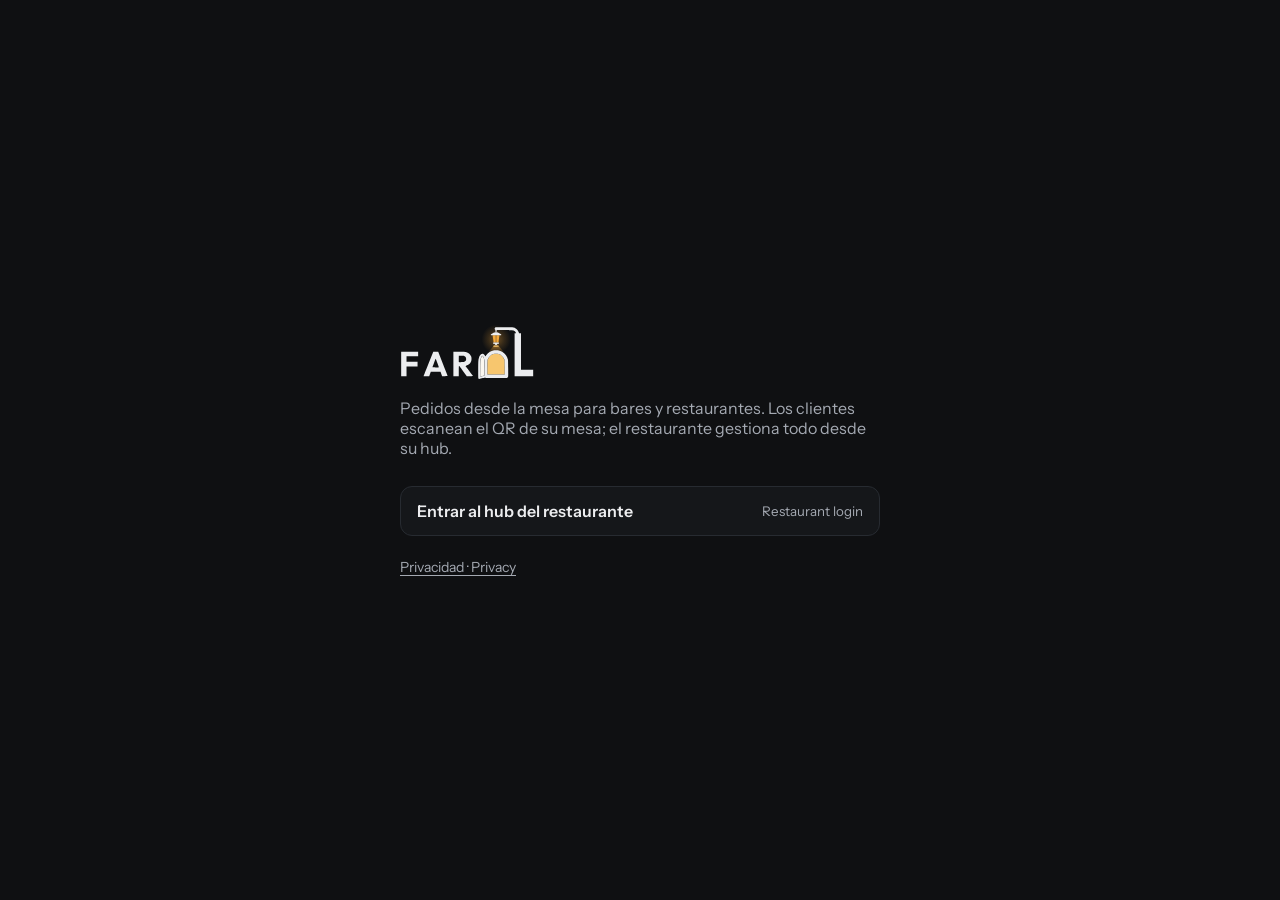
==== commit 91ac8d37: "Farol logo on demos index and demo bar Co-Authored-By: Claude Opus 5.5 <noreply@anthropic.com> Claud" ====
--- a/pedidos/index.html
+++ b/pedidos/index.html
@@ -6,13 +6,14 @@
 <title>Farol · Pedidos desde la mesa</title>
 <link rel="preconnect" href="https://fonts.googleapis.com"><link rel="preconnect" href="https://fonts.gstatic.com" crossorigin>
 <link href="https://fonts.googleapis.com/css2?family=Archivo:wdth,wght@62..125,400..800&family=Bricolage+Grotesque:opsz,wght@12..96,500..800&family=Instrument+Sans:wdth,wght@75..100,400..700&display=swap" rel="stylesheet">
-<link rel="stylesheet" href="assets/css/app.css?v=202610301029">
+<link rel="stylesheet" href="assets/css/app.css?v=202610301041">
 <style>
   :root { --g-bg: #0F1012; --g-card: #15171A; --g-line: #272B31; --g-text: #ECEDEF; --g-text-2: #A4A9B2; --g-lamp: #FFB547; }
   body { background: var(--g-bg); color: var(--g-text); font-family: 'Instrument Sans', system-ui, sans-serif; }
   .home { min-height: 100dvh; display: grid; place-items: center; padding: 32px max(16px, env(safe-area-inset-right, 0px)) 32px max(16px, env(safe-area-inset-left, 0px)); }
   .home-card { width: min(480px, 100%); }
-  .home h1 { font-size: 30px; font-weight: 650; letter-spacing: -0.02em; margin: 16px 0 8px; }
+  .home h1 { margin: 0 0 18px; color: var(--g-text); }
+  .home h1 svg { display: block; height: 56px; width: auto; }
   .home p { color: var(--g-text-2); max-width: 46ch; margin: 0; }
   .home ul { list-style: none; padding: 0; margin: 28px 0 0; display: grid; gap: 8px; }
   .home a { display: flex; justify-content: space-between; align-items: center; gap: 12px; padding: 14px 16px; background: var(--g-card);
@@ -25,8 +26,7 @@
 </head>
 <body>
 <main class="home"><div class="home-card">
-  <svg width="40" height="40" viewBox="0 0 24 24" aria-hidden="true"><rect x="3" y="3" width="18" height="18" rx="6" fill="#262A30"/><circle cx="12" cy="12" r="3.6" fill="#FFB547"/><path d="M12 3.6v2.4M12 18v2.4M3.6 12H6M18 12h2.4" stroke="#FFB547" stroke-width="1.6" stroke-linecap="round" opacity=".55"/></svg>
-  <h1>Farol</h1>
+  <h1 class="home-logo"><svg class="farol-logo" height="44" viewBox="182 440 924 386" role="img" aria-label="Farol"><defs><radialGradient id="farol-glow" cx="845" cy="545" r="100" gradientUnits="userSpaceOnUse"><stop offset="0" stop-color="#F5A93A" stop-opacity=".42"/><stop offset=".55" stop-color="#F5A93A" stop-opacity=".16"/><stop offset="1" stop-color="#F5A93A" stop-opacity="0"/></radialGradient><linearGradient id="farol-cone" x1="0" y1="588" x2="0" y2="632" gradientUnits="userSpaceOnUse"><stop offset="0" stop-color="#F5A93A" stop-opacity=".45"/><stop offset="1" stop-color="#F5A93A" stop-opacity=".12"/></linearGradient></defs><circle cx="845" cy="545" r="100" fill="url(#farol-glow)"/><path d="M830 588h30l36 44H794z" fill="url(#farol-cone)"/><path fill="#F7C66E" d="M784.2 740.8L784.5 693.5L787.3 685.5C793.8 667.0 807.3 653.5 825.5 647.4C836.9 643.6 851.1 643.6 862.5 647.4C880.7 653.5 894.2 667.0 900.7 685.5L903.5 693.5L903.8 740.8L904.2 788.0L844.0 788.0L783.8 788.0L784.2 740.8ZM831.5 596.6C831.0 596.3 828.8 595.9 826.7 595.5L823.0 594.9L825.6 591.5C828.2 588.1 828.4 588.0 835.5 588.0C840.4 588.0 843.0 588.4 843.4 589.2C843.9 590.2 844.1 590.2 844.6 589.2C845.0 588.4 847.6 588.0 852.5 588.0C859.6 588.0 859.8 588.1 862.3 591.4L864.9 594.8L862.7 595.5C860.3 596.3 833.1 597.2 831.5 596.6Z"/><path fill="#FBF7F0" d="M735.3 748.2C735.7 698.4 735.9 693.8 737.8 685.5C741.3 669.9 746.0 660.0 749.9 660.0C752.6 660.0 756.8 666.7 759.5 675.2C764.0 689.4 764.5 696.4 764.5 746.9L764.5 794.3L750.5 798.1C742.8 800.2 736.1 802.0 735.7 802.0C735.2 802.0 735.0 777.8 735.3 748.2Z"/><path fill="#F5A93A" d="M824.1 544.2C822.3 531.2 820.7 519.9 820.5 519.2C820.2 518.3 822.7 518.0 831.0 518.0L842.0 518.0L842.0 543.0L842.0 568.0L834.6 568.0L827.3 568.0L824.1 544.2ZM846.0 543.0L846.0 518.0L857.0 518.0C865.3 518.0 867.8 518.3 867.5 519.2C867.3 519.9 865.7 531.2 863.9 544.2L860.7 568.0L853.4 568.0L846.0 568.0L846.0 543.0Z"/><path fill="currentColor" d="M725.3 818.0C724.1 817.5 722.7 816.2 722.1 815.1C720.7 812.5 720.6 711.5 722.0 696.8C725.2 662.9 737.7 642.5 753.5 645.4C758.2 646.3 764.8 652.3 767.9 658.5C769.2 661.1 770.5 662.8 770.9 662.3C771.3 661.9 773.7 658.6 776.2 655.0C782.0 646.7 789.7 639.5 799.4 633.1C813.2 624.1 825.7 620.6 844.0 620.6C862.4 620.6 874.8 624.1 888.6 633.1C907.4 645.4 920.8 664.0 925.7 684.9C927.0 690.3 927.4 701.2 927.7 746.5C928.1 797.9 928.0 801.7 926.3 805.0C922.6 812.3 926.1 812.0 844.2 812.0C782.7 812.0 770.4 811.8 767.5 810.6C764.2 809.2 763.1 809.4 746.0 814.1C736.0 816.8 727.8 819.0 727.7 818.9C727.6 818.9 726.5 818.5 725.3 818.0ZM746.5 800.0C750.9 798.8 756.9 797.2 759.8 796.3L765.0 794.9L765.0 747.0C765.0 718.1 764.6 696.1 763.9 691.4C761.6 675.0 754.4 658.5 749.8 659.2C745.1 659.9 739.4 672.6 736.5 689.0C735.3 695.8 735.0 708.0 735.0 750.3C735.0 800.1 735.1 803.1 736.8 802.6C737.7 802.4 742.1 801.2 746.5 800.0ZM190.0 715.5L190.0 631.0L248.5 631.0L307.0 631.0L307.0 647.0L307.0 663.0L267.0 663.0L227.0 663.0L227.0 682.0L227.0 701.0L265.0 701.0L303.0 701.0L303.0 717.0L303.0 733.0L265.0 733.0L227.0 733.0L227.0 766.5L227.0 800.0L208.5 800.0L190.0 800.0L190.0 715.5ZM345.0 799.3C345.0 798.9 359.9 760.8 378.2 714.7L411.4 631.0L428.4 631.2L445.5 631.5L478.2 715.0C496.3 760.9 511.0 798.8 511.0 799.2C511.0 799.7 502.3 800.0 491.7 800.0L472.3 800.0L466.8 784.8L461.3 769.5L427.8 769.2L394.3 769.0L388.8 784.2L383.2 799.5L364.1 799.8C353.6 799.9 345.0 799.7 345.0 799.3ZM550.0 715.5L550.0 631.0L588.8 631.0C632.2 631.0 636.5 631.5 648.8 637.6C660.9 643.5 669.8 653.9 673.5 666.3C675.6 673.5 675.5 688.3 673.2 695.8C670.8 703.2 665.1 712.0 659.6 716.4C654.2 720.8 644.4 725.8 638.0 727.3C634.6 728.1 633.1 728.9 633.5 729.8C633.7 730.5 645.4 746.0 659.3 764.3C673.2 782.6 685.0 798.1 685.4 798.8C686.0 799.7 681.5 800.0 664.3 800.0L642.5 800.0L617.1 764.9C596.2 736.1 591.3 730.0 589.6 730.2C587.5 730.5 587.5 730.8 587.2 765.2L587.0 800.0L568.5 800.0L550.0 800.0L550.0 715.5ZM972.0 652.0L972.0 504.0L977.1 504.0C981.9 504.0 982.1 503.9 981.4 501.8C979.1 494.2 973.2 488.0 965.1 484.8C959.5 482.5 959.1 482.5 903.2 482.2C872.3 482.1 847.0 482.2 847.0 482.5C847.0 482.8 847.7 484.2 848.6 485.5C850.5 488.4 849.7 491.5 846.4 493.6C844.2 495.1 843.8 495.1 841.6 493.6C838.2 491.4 837.5 488.6 839.6 485.1C841.3 482.2 841.3 482.2 837.9 479.2C833.4 475.2 833.1 469.4 837.3 465.3L840.0 462.5L899.3 462.5C964.0 462.5 964.2 462.5 976.6 468.5C987.7 473.9 997.1 485.2 1000.6 497.4L1002.5 504.0L1009.2 504.0L1016.0 504.0L1016.0 630.0L1016.0 756.0L1058.0 756.0L1100.0 756.0L1100.0 778.0L1100.0 800.0L1036.0 800.0L972.0 800.0L972.0 652.0ZM903.8 739.8C903.5 693.1 903.4 691.3 901.3 685.0C895.4 667.8 879.5 652.1 862.5 646.7C852.6 643.6 835.4 643.6 825.5 646.7C808.4 652.1 792.6 667.7 786.8 684.9C784.6 691.3 784.5 693.0 784.2 739.8L783.9 788.0L844.0 788.0L904.1 788.0L903.8 739.8ZM449.7 737.7C449.5 737.0 444.8 724.3 439.5 709.5C434.1 694.6 429.3 681.4 428.8 680.0C428.0 677.8 426.4 681.6 416.9 707.4C410.9 723.8 406.0 737.6 406.0 738.1C406.0 738.6 415.8 739.0 428.1 739.0C445.6 739.0 450.1 738.7 449.7 737.7ZM625.5 700.6C634.1 696.9 638.0 690.8 638.0 681.3C637.9 671.3 632.9 663.8 624.3 660.9C621.9 660.1 614.6 659.6 604.0 659.6L587.5 659.5L587.2 680.0C587.1 691.2 587.2 701.1 587.5 701.8C588.3 704.0 620.0 703.0 625.5 700.6ZM839.0 583.0C834.6 577.2 834.4 577.1 829.0 576.8C823.6 576.5 823.5 576.5 823.2 573.1C823.0 571.1 823.4 569.4 824.2 568.9C824.9 568.4 833.8 568.0 844.0 568.0C854.2 568.0 863.1 568.4 863.8 568.9C864.6 569.4 865.0 571.1 864.8 573.1C864.5 576.5 864.4 576.5 859.0 576.8C853.6 577.1 853.4 577.2 849.0 583.0C846.5 586.3 844.3 588.9 844.0 588.9C843.7 588.9 841.5 586.3 839.0 583.0ZM808.4 514.3C807.5 510.7 809.1 508.6 813.0 508.2C814.9 508.0 817.6 506.8 819.2 505.5C823.4 501.9 831.9 498.1 838.2 497.0C847.8 495.2 860.9 498.8 868.8 505.5C870.4 506.8 873.1 508.0 875.0 508.2C878.9 508.6 880.5 510.7 879.6 514.3L879.0 517.0L844.0 517.0L809.0 517.0L808.4 514.3Z"/></svg></h1>
   <p>Pedidos desde la mesa para bares y restaurantes. Los clientes escanean el QR de su mesa; el restaurante gestiona todo desde su hub.</p>
   <ul>
     <li><a href="hub.html">Entrar al hub del restaurante <small>Restaurant login</small></a></li>
--- a/pedidos/assets/css/app.css
+++ b/pedidos/assets/css/app.css
@@ -784,3 +784,11 @@
 .h-inbox-reply { display: flex; gap: 8px; align-items: flex-start; margin-top: 8px; }
 .h-inbox-reply textarea { flex: 1; min-height: 38px; }
 .h-count-pill { display: inline-grid; place-items: center; min-width: 22px; height: 22px; padding: 0 7px; margin-left: 8px; border-radius: 999px; background: var(--bad); color: #fff; font-size: 12px; font-weight: 700; }
+
+/* Farol logo */
+.farol-logo, .farol-mark { display: block; flex: none; width: auto; }
+.farol-logo { overflow: visible; }
+.farol-mark { overflow: hidden; }
+.fh .farol-logo, .fh .farol-mark { color: var(--text); }
+.h-login-brand .farol-logo { margin-bottom: 2px; }
+.h-side-brand { padding-left: 10px; }
